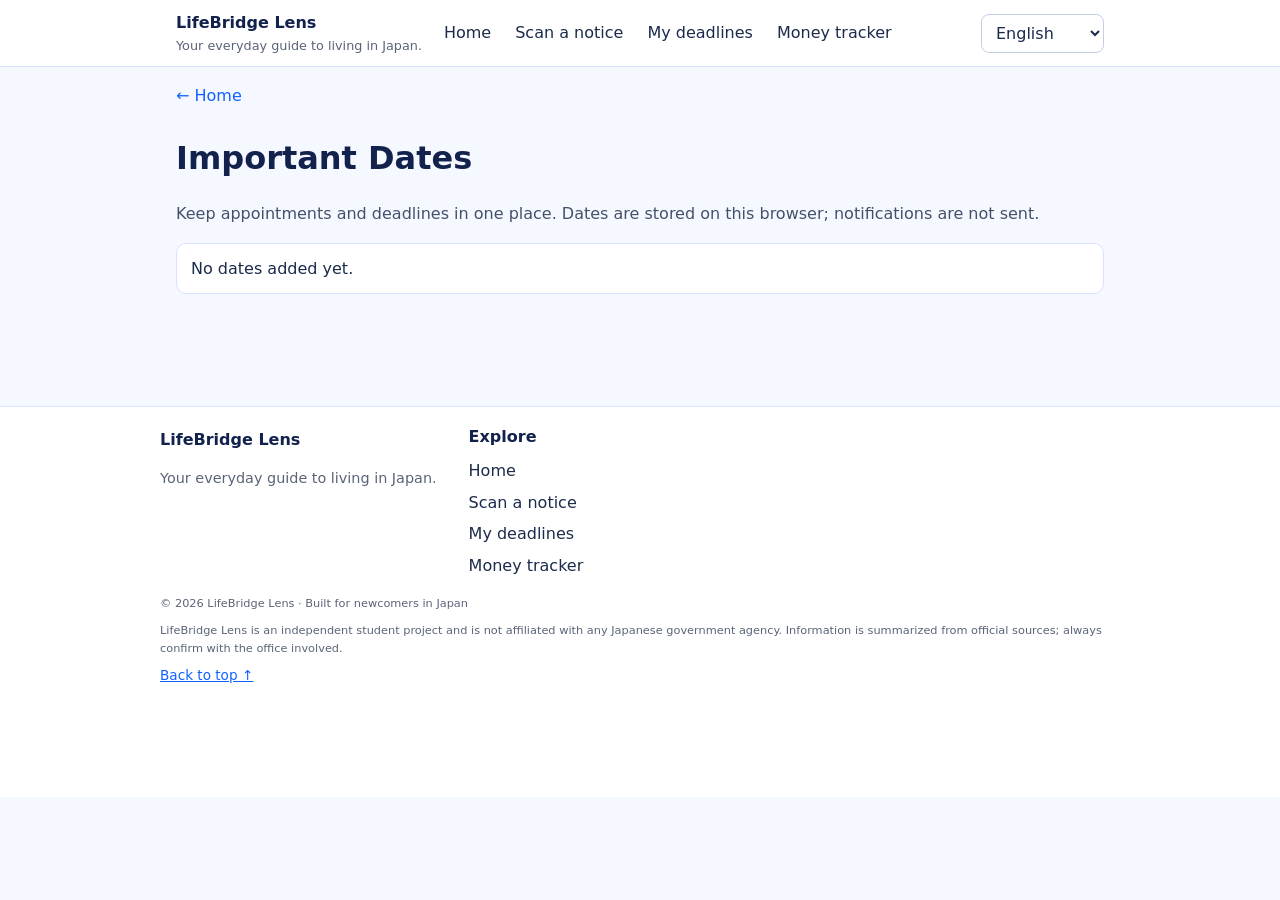
==== dates.html @ 2742202c "Add deadlines page" ====
<!DOCTYPE html>
<html lang="en">

<head>
    <meta charset="UTF-8">
    <script>
        // Apply the saved theme before first paint (avoids a light-theme flash).
        (function () {
            var theme = "light";
            try {
                var saved = localStorage.getItem("lb_theme");
                if (saved === "light" || saved === "dark") { theme = saved; }
                else if (window.matchMedia && window.matchMedia("(prefers-color-scheme: dark)").matches) { theme = "dark"; }
            } catch (e) { /* keep light */ }
            document.documentElement.setAttribute("data-theme", theme);
        })();
    </script>
    <meta name="viewport" content="width=device-width, initial-scale=1">
    <title data-i18n="dates.title">Important Dates | LifeBridge Lens</title>
    <link rel="stylesheet" href="style.css">
    <link rel="manifest" href="site.webmanifest">
    <meta name="theme-color" content="#1261ff">
</head>

<body id="top"><a class="skip-link" href="#main-content" data-i18n="doc.skip">Skip to content</a>
    <header class="site-header">
        <div class="header-cnt">
            <div class="logo">
                <div class="logo-text">
                    <span class="logo-name">LifeBridge Lens</span>
                    <span class="logo-tag" data-i18n="footer.tagline">Your everyday guide to living in Japan.</span>
                </div>
            </div>
            <nav aria-label="Main navigation" class="main-nav" data-i18n-aria-label="doc.mainNavAria">
                <a href="index.html" data-i18n="nav.home">Home</a>
                <a href="explain.html" data-i18n="lens.scan">Scan a notice</a>
                <a href="dates.html" data-i18n="lens.dates">My deadlines</a>
                <a href="tracker.html" data-i18n="lens.money">Money tracker</a>
            </nav>
            <div class="header-act">
                <select id="lang-select" class="lang-select" aria-label="Language" data-i18n-aria-label="doc.langAria">
                    <option value="en">English</option>
                    <option value="ne">नेपाली</option>
                    <option value="vi">Tiếng Việt</option>
                    <option value="my">မြန်မာ</option>
                </select>
            </div>
        </div>
    </header>
    <main id="main-content" class="content-page"><a class="saved-back" href="index.html" data-i18n="doc.back">← Home</a>
        <h1 data-i18n="journey.nav.dates">Important Dates</h1>
        <p class="page-lead" data-i18n="dates.lead">Keep appointments and deadlines in one place. Dates are stored on this browser; notifications are not sent.</p>
        <ul id="date-list" class="date-list"></ul>
    </main>
    <footer class="site-footer">
        <div class="footer-grid">
            <div class="footer-brand">
                <div class="footer-logo">
                    <span>LifeBridge Lens</span>
                </div>
                <p data-i18n="footer.tagline">Your everyday guide to living in Japan.</p>
            </div>
            <nav aria-label="Explore" class="footer-links" data-i18n-aria-label="doc.explore">
                <h3 data-i18n="doc.explore">Explore</h3>
                <a href="index.html" data-i18n="nav.home">Home</a>
                <a href="explain.html" data-i18n="lens.scan">Scan a notice</a>
                <a href="dates.html" data-i18n="lens.dates">My deadlines</a>
                <a href="tracker.html" data-i18n="lens.money">Money tracker</a>
            </nav>
        </div>
        <div class="footer-bottom">
            <small data-i18n="doc.copyright">© 2026 LifeBridge Lens · Built for newcomers in Japan</small>
            <small data-i18n="footer.disclaimer">LifeBridge Lens is an independent student project and is not affiliated with any Japanese government agency. Information is summarized from official sources; always confirm with the office involved.</small>
            <a href="#top" data-i18n="doc.backTop">Back to top ↑</a>
        </div>
    </footer>
    <script src="i18n.js" defer></script>
    <script>
        // My Deadlines: shows the "lb_dates" list saved from Lens.
        var DATES_KEY = "lb_dates";

        function t(key, fallback) {
            try {
                if (window.LBT && typeof window.LBT.t === "function") {
                    var v = window.LBT.t(key);
                    if (typeof v === "string" && v !== "" && v !== key) return v;
                }
            } catch (e) { /* fall through */ }
            return fallback;
        }

        function readDates() {
            var items = [];
            try {
                var saved = JSON.parse(window.localStorage.getItem(DATES_KEY) || "[]");
                if (Array.isArray(saved)) items = saved;
            } catch (e) { items = []; }
            return items.filter(function (d) {
                return d && typeof d.id === "string" && typeof d.title === "string" &&
                    /^\d{4}-\d{2}-\d{2}$/.test(d.date);
            });
        }

        function showDates() {
            var list = document.getElementById("date-list");
            list.replaceChildren();
            var items = readDates().sort(function (a, b) {
                return a.date < b.date ? -1 : 1;
            });
            if (items.length === 0) {
                var empty = document.createElement("li");
                empty.textContent = t("app.noDates", "No dates added yet.");
                list.appendChild(empty);
                return;
            }
            items.forEach(function (item) {
                var row = document.createElement("li");
                var text = document.createElement("span");
                text.textContent = item.date + " · " + item.title;
                var remove = document.createElement("button");
                remove.type = "button";
                remove.className = "btn";
                remove.textContent = t("app.remove", "Remove");
                remove.setAttribute("aria-label", t("app.removeDate", "Remove {t}").replace("{t}", item.title));
                remove.addEventListener("click", function () {
                    var kept = readDates().filter(function (d) { return d.id !== item.id; });
                    try {
                        window.localStorage.setItem(DATES_KEY, JSON.stringify(kept));
                    } catch (e) { /* storage blocked: keep showing the list */ }
                    showDates();
                });
                row.appendChild(text);
                row.appendChild(remove);
                list.appendChild(row);
            });
        }

        showDates();
        document.addEventListener("lb:lang", showDates);
    </script>
</body>

</html>
---- style.css ----
/* LifeBridge Lens stylesheet, written for these pages only.
 * Mobile first: base styles fit a phone, the media query at the
 * end widens things on bigger screens.
 */

/* --- Base --- */
* {
    box-sizing: border-box;
}

body {
    margin: 0;
    font-family: system-ui, -apple-system, "Segoe UI", sans-serif;
    line-height: 1.6;
    color: #1c2b4a;
    background-color: #f5f9ff;
}

h1, h2, h3 {
    line-height: 1.3;
    color: #12224d;
}

img {
    max-width: 100%;
}

/* Skip link: hidden until keyboard users tab to it. */
.skip-link {
    position: absolute;
    left: 8px;
    top: -48px;
    padding: 8px 12px;
    background: #ffffff;
    color: #1261ff;
    border: 1px solid #1261ff;
    border-radius: 8px;
    z-index: 60;
}

.skip-link:focus {
    top: 8px;
}

.visually-hidden {
    position: absolute;
    width: 1px;
    height: 1px;
    overflow: hidden;
    clip: rect(0 0 0 0);
    white-space: nowrap;
}

/* --- Header --- */
.site-header {
    background: #ffffff;
    border-bottom: 1px solid #d7e3ff;
}

.header-cnt {
    max-width: 960px;
    margin: 0 auto;
    padding: 10px 16px;
    display: flex;
    align-items: center;
    gap: 12px;
    flex-wrap: wrap;
}

.logo-text {
    display: flex;
    flex-direction: column;
}

.logo-name {
    font-weight: 700;
    color: #12224d;
}

.logo-tag {
    font-size: 0.8rem;
    color: #5a6478;
}

/* Phone: the menu hides behind a Menu button (added by i18n.js). */
.menu-btn {
    margin-left: auto;
    padding: 8px 12px;
    border: 1px solid #1261ff;
    border-radius: 8px;
    background: #ffffff;
    color: #1261ff;
    font: inherit;
    cursor: pointer;
}

.main-nav {
    display: none;
    width: 100%;
    flex-direction: column;
    gap: 4px;
}

.main-nav.open {
    display: flex;
}

.main-nav a {
    padding: 8px 10px;
    border-radius: 8px;
    color: #1c2b4a;
    text-decoration: none;
}

.main-nav a.active {
    background: #e3edff;
    font-weight: 700;
}

.header-act {
    margin-left: auto;
}

.menu-btn + .main-nav + .header-act {
    margin-left: 0;
}

.lang-select {
    padding: 8px 10px;
    border: 1px solid #c3cee6;
    border-radius: 8px;
    font: inherit;
    background: #ffffff;
}

/* --- Page content --- */
.content-page {
    max-width: 960px;
    margin: 0 auto;
    padding: 16px 16px 96px;
}

.page-lead {
    color: #44506b;
}

.saved-back {
    display: inline-block;
    margin-bottom: 8px;
    color: #1261ff;
    text-decoration: none;
}

.detail-card {
    background: #ffffff;
    border: 1px solid #d7e3ff;
    border-radius: 12px;
    padding: 16px;
    margin: 16px 0;
}

.form-actions {
    margin-top: 12px;
}

/* Sunken note under the photo upload box. */
.upload-privacy {
    font-size: 0.85rem;
    color: #5a6478;
}

/* --- Buttons --- */
.btn {
    display: inline-block;
    padding: 10px 16px;
    border: 1px solid #1261ff;
    border-radius: 8px;
    background: #ffffff;
    color: #1261ff;
    font-size: 1rem;
    font-weight: 600;
    text-align: center;
    text-decoration: none;
    cursor: pointer;
}

.btn-prim {
    background: #1261ff;
    color: #ffffff;
}

.btn-prim:hover {
    background: #0b4fd0;
}

/* Small suggestion chips under question boxes and in chat. */
.chip {
    padding: 8px 12px;
    border: 1px solid #c3cee6;
    border-radius: 999px;
    background: #ffffff;
    color: #1c2b4a;
    font: inherit;
    font-size: 0.9rem;
    cursor: pointer;
}

.chip:disabled {
    opacity: 0.55;
    cursor: default;
}

/* --- Forms --- */
label {
    font-weight: 600;
}

input, select, textarea {
    font: inherit;
    padding: 10px;
    border: 1px solid #c3cee6;
    border-radius: 8px;
    background: #ffffff;
    color: #1c2b4a;
    max-width: 100%;
}

/* --- Landing page big buttons --- */
.lens-actions {
    display: flex;
    flex-direction: column;
    gap: 12px;
    margin-top: 20px;
}

.lens-actions .btn {
    padding: 16px 20px;
    font-size: 1.1rem;
}

/* --- Deadlines list --- */
.date-list {
    list-style: none;
    margin: 16px 0;
    padding: 0;
    display: flex;
    flex-direction: column;
    gap: 10px;
}

.date-list li {
    display: flex;
    align-items: center;
    justify-content: space-between;
    gap: 12px;
    background: #ffffff;
    border: 1px solid #d7e3ff;
    border-radius: 10px;
    padding: 12px 14px;
}

/* --- Money tracker rows (boxes live in tracker.html) --- */
.entry-date {
    color: #5a6478;
    font-size: 0.85rem;
}

.entry-note {
    color: #44506b;
}

.entry-goal {
    font-size: 0.85rem;
    color: #1261ff;
}

/* --- Footer --- */
.site-footer {
    background: #ffffff;
    border-top: 1px solid #d7e3ff;
    padding: 20px 16px 110px;
}

.footer-grid {
    max-width: 960px;
    margin: 0 auto;
    display: flex;
    flex-direction: column;
    gap: 16px;
}

.footer-logo {
    font-weight: 700;
    color: #12224d;
}

.footer-brand p {
    color: #5a6478;
    font-size: 0.9rem;
}

.footer-links {
    display: flex;
    flex-direction: column;
    gap: 6px;
}

.footer-links h3 {
    margin: 0 0 4px;
    font-size: 1rem;
}

.footer-links a {
    color: #1c2b4a;
    text-decoration: none;
}

.footer-bottom {
    max-width: 960px;
    margin: 16px auto 0;
    display: flex;
    flex-direction: column;
    gap: 8px;
    color: #5a6478;
    font-size: 0.85rem;
}

.footer-bottom a {
    color: #1261ff;
}

/* --- Bottom navigation (added on every page by i18n.js) --- */
.bottom-nav {
    position: fixed;
    left: 0;
    right: 0;
    bottom: 0;
    display: flex;
    background: #ffffff;
    border-top: 1px solid #d7e3ff;
    z-index: 40;
}

.bottom-nav a {
    flex: 1;
    padding: 10px 4px 12px;
    text-align: center;
    font-size: 0.8rem;
    color: #44506b;
    text-decoration: none;
}

.bottom-nav a[aria-current="page"] {
    color: #1261ff;
    font-weight: 700;
}

.bottom-nav a.bottom-nav-main {
    color: #ffffff;
    background: #1261ff;
    font-weight: 700;
}

/* --- Offline banner (added by i18n.js, hidden while online) --- */
.net-banner {
    padding: 8px 16px;
    background: #fff4d6;
    border-bottom: 1px solid #e8c95a;
    color: #5a4a12;
    font-size: 0.9rem;
    text-align: center;
}

/* --- Chatbot (UI built by chatbot.js) --- */
.chat-fab {
    position: fixed;
    right: 16px;
    bottom: 76px;
    width: 56px;
    height: 56px;
    border: none;
    border-radius: 50%;
    background: #1261ff;
    color: #ffffff;
    cursor: pointer;
    z-index: 45;
}

.chat-backdrop {
    position: fixed;
    inset: 0;
    background: rgba(18, 34, 77, 0.45);
    z-index: 46;
}

.chat-panel {
    position: fixed;
    left: 12px;
    right: 12px;
    bottom: 12px;
    max-height: 75vh;
    display: flex;
    flex-direction: column;
    background: #ffffff;
    border: 1px solid #d7e3ff;
    border-radius: 12px;
    z-index: 47;
    overflow: hidden;
}

.chat-head {
    display: flex;
    align-items: center;
    gap: 10px;
    padding: 10px 12px;
    background: #1261ff;
    color: #ffffff;
}

.chat-avatar {
    width: 32px;
    height: 32px;
    line-height: 32px;
    text-align: center;
    border-radius: 50%;
    background: #ffffff;
    color: #1261ff;
    font-weight: 700;
}

.chat-head-text {
    display: flex;
    flex-direction: column;
}

.chat-status {
    font-size: 0.8rem;
    opacity: 0.9;
}

.chat-close {
    margin-left: auto;
    border: none;
    background: transparent;
    color: #ffffff;
    font-size: 1.2rem;
    cursor: pointer;
}

.chat-msgs {
    padding: 12px;
    overflow-y: auto;
    overscroll-behavior: contain;
    display: flex;
    flex-direction: column;
    gap: 8px;
}

.chat-msg-user {
    align-self: flex-end;
    max-width: 85%;
    padding: 8px 12px;
    border-radius: 12px 12px 4px 12px;
    background: #1261ff;
    color: #ffffff;
}

.chat-msg-bot {
    align-self: flex-start;
    max-width: 85%;
    padding: 8px 12px;
    border-radius: 12px 12px 12px 4px;
    background: #eef3ff;
    color: #1c2b4a;
}

.chat-time {
    font-size: 0.75rem;
    color: #5a6478;
}

.chat-time.user {
    align-self: flex-end;
}

.chat-time.bot {
    align-self: flex-start;
}

.chat-links {
    display: flex;
    flex-wrap: wrap;
    gap: 8px;
}

.chat-link {
    color: #1261ff;
}

.chat-chips {
    display: flex;
    flex-wrap: wrap;
    gap: 8px;
    padding: 0 12px 8px;
}

.chat-form {
    display: flex;
    gap: 8px;
    padding: 8px 12px 12px;
}

.chat-form input {
    flex: 1;
}

/* Lock the page behind an open chat panel. */
html.chat-open body {
    position: fixed;
    width: 100%;
}

/* --- Dark theme --- */
html[data-theme="dark"] body {
    color: #e6ecf7;
    background-color: #0e1830;
}

html[data-theme="dark"] h1,
html[data-theme="dark"] h2,
html[data-theme="dark"] h3 {
    color: #ffffff;
}

html[data-theme="dark"] .site-header,
html[data-theme="dark"] .site-footer,
html[data-theme="dark"] .detail-card,
html[data-theme="dark"] .date-list li,
html[data-theme="dark"] .chat-panel {
    background: #16244a;
    border-color: #26355c;
}

html[data-theme="dark"] .logo-name,
html[data-theme="dark"] .footer-logo,
html[data-theme="dark"] .footer-links a,
html[data-theme="dark"] .main-nav a {
    color: #e6ecf7;
}

html[data-theme="dark"] .logo-tag,
html[data-theme="dark"] .page-lead,
html[data-theme="dark"] .footer-brand p,
html[data-theme="dark"] .footer-bottom,
html[data-theme="dark"] .entry-date,
html[data-theme="dark"] .entry-note,
html[data-theme="dark"] .upload-privacy,
html[data-theme="dark"] .chat-time {
    color: #c3cede;
}

html[data-theme="dark"] .main-nav a.active {
    background: #26355c;
}

html[data-theme="dark"] .btn,
html[data-theme="dark"] .chip,
html[data-theme="dark"] .menu-btn {
    background: transparent;
    border-color: #9dbcff;
    color: #9dbcff;
}

html[data-theme="dark"] .btn-prim {
    background: #1261ff;
    border-color: #1261ff;
    color: #ffffff;
}

html[data-theme="dark"] input,
html[data-theme="dark"] select,
html[data-theme="dark"] textarea,
html[data-theme="dark"] .lang-select {
    background-color: #101d3d;
    border-color: #33456e;
    color: #e6ecf7;
}

html[data-theme="dark"] .chat-msg-bot {
    background: #26355c;
    color: #e6ecf7;
}

html[data-theme="dark"] .chat-link,
html[data-theme="dark"] .footer-bottom a,
html[data-theme="dark"] .saved-back,
html[data-theme="dark"] .entry-goal {
    color: #9dbcff;
}

html[data-theme="dark"] .net-banner {
    background: #3a2f10;
    border-color: #8a6f1f;
    color: #f0dfa8;
}

html[data-theme="dark"] .bottom-nav {
    background: #16244a;
    border-color: #26355c;
}

html[data-theme="dark"] .bottom-nav a {
    color: #c3cede;
}

html[data-theme="dark"] .bottom-nav a[aria-current="page"] {
    color: #9dbcff;
}

html[data-theme="dark"] .bottom-nav a.bottom-nav-main {
    color: #ffffff;
    background: #1261ff;
}

/* Tracker summary tiles live in tracker.html; their dark
 * colors live here so one file owns the whole dark theme. */
html[data-theme="dark"] .summary-box {
    background: #16244a;
    border-color: #26355c;
}

html[data-theme="dark"] .summary-box span {
    color: #c3cede;
}

html[data-theme="dark"] .summary-box strong {
    color: #ffffff;
}

/* --- Wider screens --- */
@media (min-width: 720px) {
    .menu-btn {
        display: none;
    }

    .main-nav {
        display: flex;
        width: auto;
        flex-direction: row;
        align-items: center;
        gap: 4px;
    }

    .header-act {
        margin-left: auto;
    }

    .footer-grid {
        flex-direction: row;
        gap: 32px;
    }

    .lens-actions {
        flex-direction: row;
    }

    .lens-actions .btn {
        flex: 1;
    }

    .chat-panel {
        left: auto;
        right: 16px;
        bottom: 76px;
        width: 380px;
    }
}
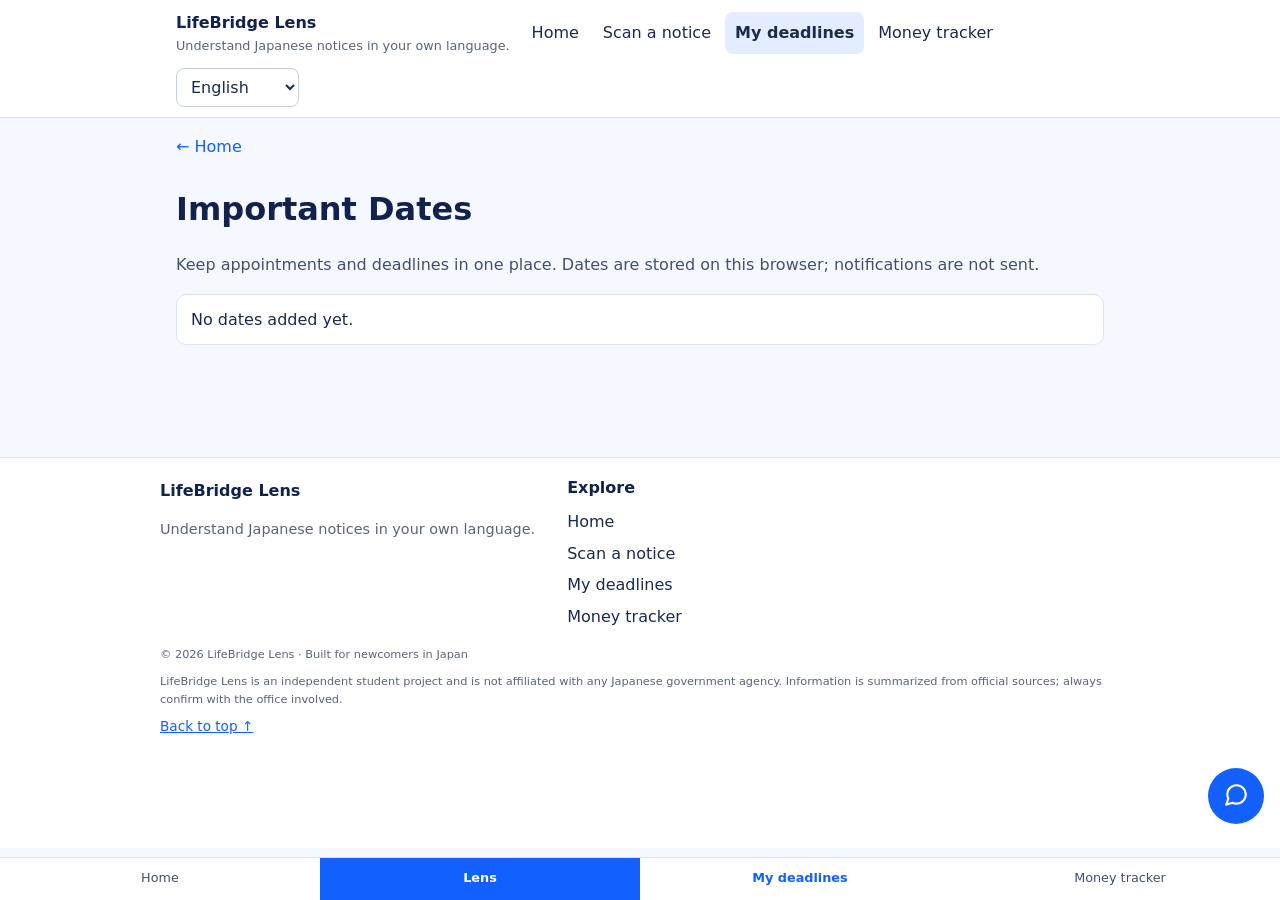
==== commit 80dd3609: "Fix chat panel, README conflict, dark mode, icons and tagline" ====
--- a/dates.html
+++ b/dates.html
@@ -28,7 +28,7 @@
             <div class="logo">
                 <div class="logo-text">
                     <span class="logo-name">LifeBridge Lens</span>
-                    <span class="logo-tag" data-i18n="footer.tagline">Your everyday guide to living in Japan.</span>
+                    <span class="logo-tag" data-i18n="footer.tagline">Understand Japanese notices in your own language.</span>
                 </div>
             </div>
             <nav aria-label="Main navigation" class="main-nav" data-i18n-aria-label="doc.mainNavAria">
@@ -58,7 +58,7 @@
                 <div class="footer-logo">
                     <span>LifeBridge Lens</span>
                 </div>
-                <p data-i18n="footer.tagline">Your everyday guide to living in Japan.</p>
+                <p data-i18n="footer.tagline">Understand Japanese notices in your own language.</p>
             </div>
             <nav aria-label="Explore" class="footer-links" data-i18n-aria-label="doc.explore">
                 <h3 data-i18n="doc.explore">Explore</h3>
--- a/style.css
+++ b/style.css
@@ -637,6 +637,57 @@
     color: #ffffff;
 }
 
+/* Lens page sections live in explain.html; their dark
+ * colors live here so one file owns the whole dark theme. */
+html[data-theme="dark"] .page-hero {
+    background: #16244a;
+    border-color: #26355c;
+}
+
+html[data-theme="dark"] .eyebrow {
+    background: #26355c;
+    border-color: #33456e;
+    color: #e6ecf7;
+}
+
+html[data-theme="dark"] .card {
+    background: #16244a;
+    border-color: #26355c;
+}
+
+html[data-theme="dark"] .upload-area {
+    background: #101d3d;
+    border-color: #33456e;
+}
+
+html[data-theme="dark"] #language {
+    background-color: #101d3d;
+    border-color: #33456e;
+    color: #e6ecf7;
+}
+
+html[data-theme="dark"] .result-card {
+    background: #26355c;
+    border-color: #33456e;
+}
+
+html[data-theme="dark"] .result-card p {
+    color: #c3cede;
+}
+
+html[data-theme="dark"] .chip {
+    background: transparent;
+    border-color: #9dbcff;
+    color: #9dbcff;
+}
+
+html[data-theme="dark"] #sample-btn,
+html[data-theme="dark"] #view-dates-btn {
+    background: transparent;
+    border-color: #9dbcff;
+    color: #9dbcff;
+}
+
 /* --- Wider screens --- */
 @media (min-width: 720px) {
     .menu-btn {
@@ -675,3 +726,9 @@
         width: 380px;
     }
 }
+
+/* Hidden chat must stay hidden: without this rule, the panel's
+ * `display: flex` beats the browser's built-in [hidden] rule. */
+.chat-panel[hidden], .chat-backdrop[hidden] {
+    display: none;
+}
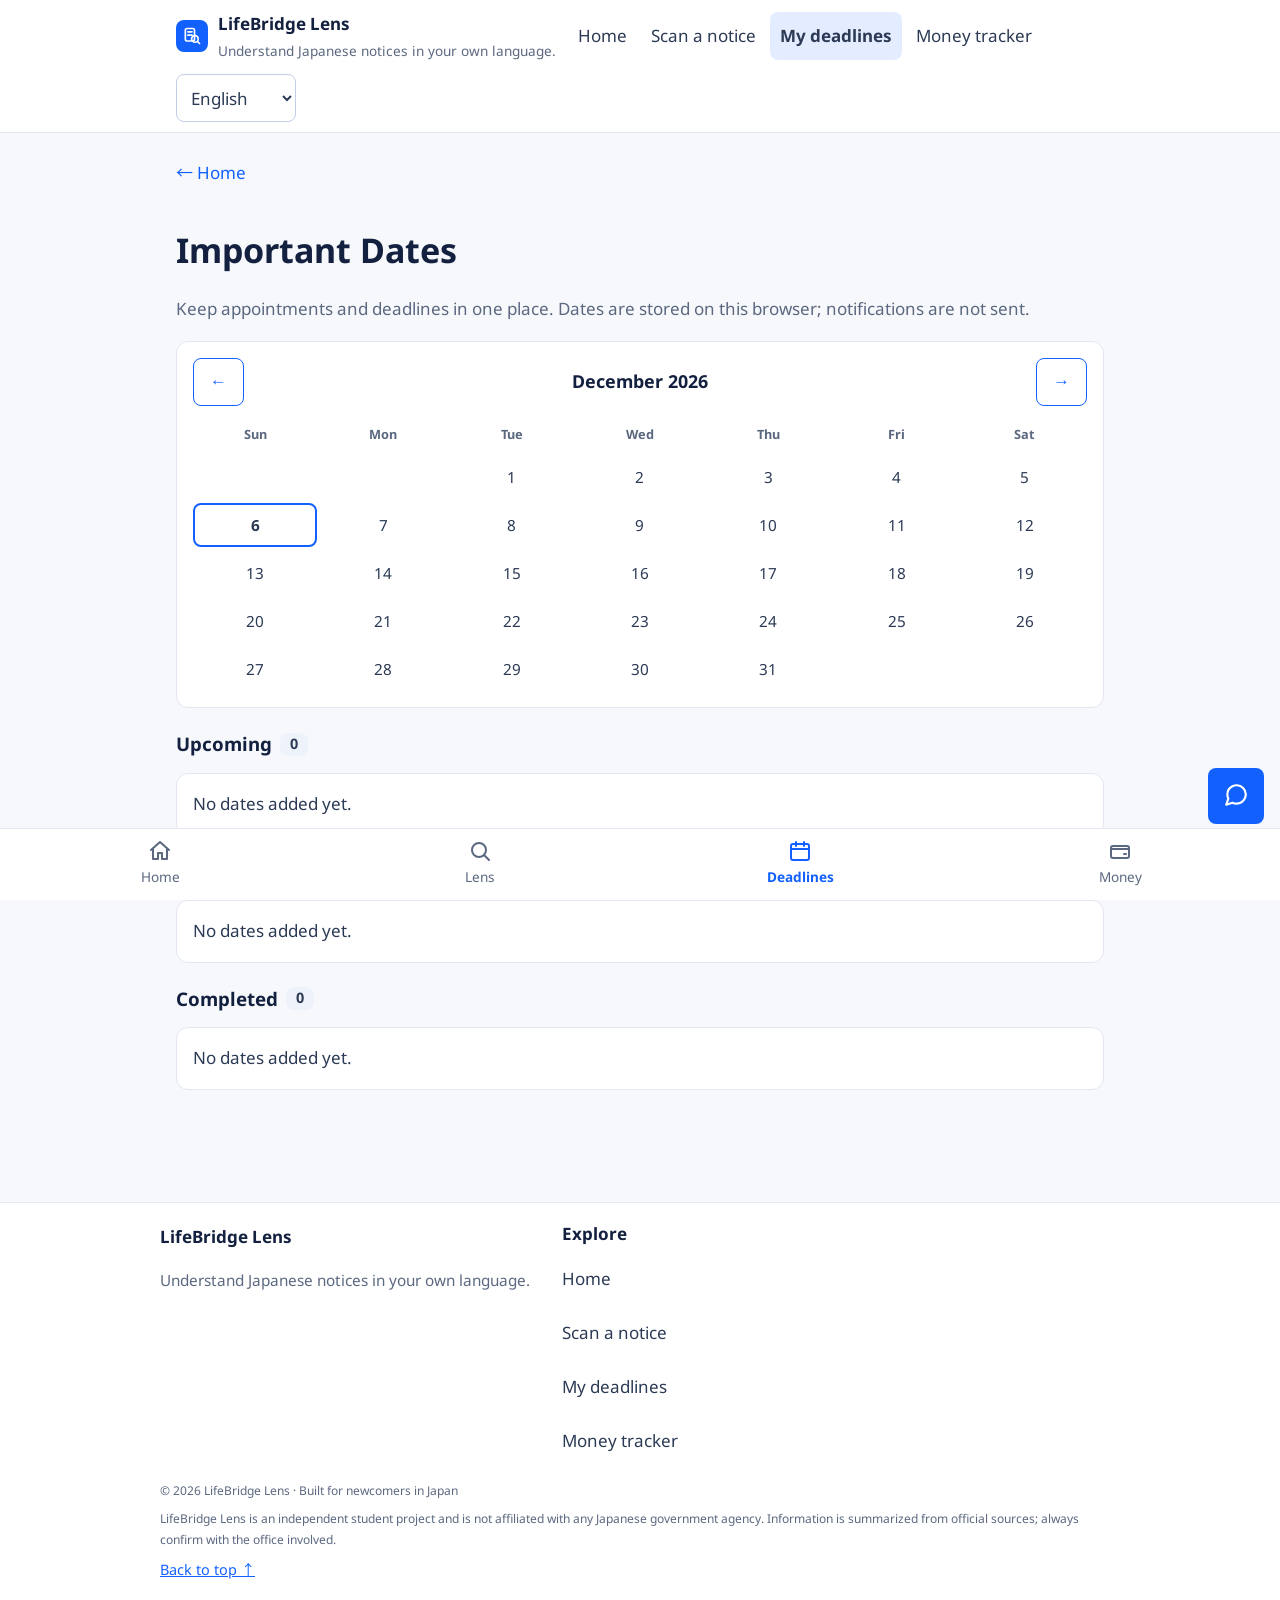
==== commit fe895155: "Redesign to match mockup, add amount, staff card and calendar" ====
--- a/dates.html
+++ b/dates.html
@@ -17,6 +17,9 @@
     </script>
     <meta name="viewport" content="width=device-width, initial-scale=1">
     <title data-i18n="dates.title">Important Dates | LifeBridge Lens</title>
+    <link rel="preconnect" href="https://fonts.googleapis.com">
+    <link rel="preconnect" href="https://fonts.gstatic.com" crossorigin>
+    <link href="https://fonts.googleapis.com/css2?family=Noto+Sans:wght@400;600;700&family=Noto+Sans+Devanagari:wght@400;600;700&family=Noto+Sans+JP:wght@400;600;700&family=Noto+Sans+Myanmar:wght@400;600;700&display=swap" rel="stylesheet">
     <link rel="stylesheet" href="style.css">
     <link rel="manifest" href="site.webmanifest">
     <meta name="theme-color" content="#1261ff">
@@ -26,6 +29,7 @@
     <header class="site-header">
         <div class="header-cnt">
             <div class="logo">
+                <span class="logo-mark" aria-hidden="true"><svg viewBox="0 0 24 24" fill="none" stroke="currentColor" stroke-width="2" stroke-linecap="round" stroke-linejoin="round"><rect x="4" y="3" width="11" height="15" rx="2"/><path d="M7 7h5M7 11h5"/><circle cx="15.5" cy="15.5" r="4"/><path d="M18.5 18.5L21 21"/></svg></span>
                 <div class="logo-text">
                     <span class="logo-name">LifeBridge Lens</span>
                     <span class="logo-tag" data-i18n="footer.tagline">Understand Japanese notices in your own language.</span>
@@ -50,7 +54,27 @@
     <main id="main-content" class="content-page"><a class="saved-back" href="index.html" data-i18n="doc.back">← Home</a>
         <h1 data-i18n="journey.nav.dates">Important Dates</h1>
         <p class="page-lead" data-i18n="dates.lead">Keep appointments and deadlines in one place. Dates are stored on this browser; notifications are not sent.</p>
-        <ul id="date-list" class="date-list"></ul>
+        <section class="cal" aria-labelledby="cal-title">
+            <h2 class="visually-hidden" id="cal-title" data-i18n="dates.calendarTitle">Calendar</h2>
+            <div class="cal-nav">
+                <button type="button" class="btn" id="cal-prev" data-i18n-aria-label="dates.prevMonth" aria-label="Previous month">←</button>
+                <p class="cal-title" id="cal-label"></p>
+                <button type="button" class="btn" id="cal-next" data-i18n-aria-label="dates.nextMonth" aria-label="Next month">→</button>
+            </div>
+            <div class="cal-grid" id="cal-grid" role="grid"></div>
+        </section>
+        <section aria-labelledby="upcoming-h">
+            <h2 class="dates-group-title" id="upcoming-h"><span data-i18n="dates.upcoming">Upcoming</span> <span class="dates-count" id="count-upcoming">0</span></h2>
+            <ul id="date-upcoming" class="date-list"></ul>
+        </section>
+        <section aria-labelledby="past-h">
+            <h2 class="dates-group-title" id="past-h"><span data-i18n="dates.past">Past</span> <span class="dates-count" id="count-past">0</span></h2>
+            <ul id="date-past" class="date-list"></ul>
+        </section>
+        <section aria-labelledby="done-h">
+            <h2 class="dates-group-title" id="done-h"><span data-i18n="dates.completed">Completed</span> <span class="dates-count" id="count-done">0</span></h2>
+            <ul id="date-done" class="date-list"></ul>
+        </section>
     </main>
     <footer class="site-footer">
         <div class="footer-grid">
@@ -98,15 +122,145 @@
             return items.filter(function (d) {
                 return d && typeof d.id === "string" && typeof d.title === "string" &&
                     /^\d{4}-\d{2}-\d{2}$/.test(d.date);
-            });
-        }
-
-        function showDates() {
-            var list = document.getElementById("date-list");
+            }).map(function (d) {
+                // Older saves have no amount or done flag.
+                return {
+                    id: d.id, title: d.title, date: d.date,
+                    amount: typeof d.amount === "string" ? d.amount : "",
+                    done: d.done === true
+                };
+            });
+        }
+
+        function writeDates(items) {
+            try {
+                window.localStorage.setItem(DATES_KEY, JSON.stringify(items));
+            } catch (e) { /* storage blocked: keep showing the list */ }
+        }
+
+        // Whole days from today until a YYYY-MM-DD date. Negative = passed.
+        function daysUntil(dateStr) {
+            var parts = String(dateStr || "").split("-");
+            var day = Date.UTC(+parts[0], +parts[1] - 1, +parts[2]);
+            var now = new Date();
+            var today = Date.UTC(now.getFullYear(), now.getMonth(), now.getDate());
+            return Math.round((day - today) / 86400000);
+        }
+
+        // Amber normally, red when 7 days or less, grey when passed.
+        function dueClass(dateStr) {
+            var n = daysUntil(dateStr);
+            if (n < 0) return "due due-passed";
+            if (n <= 7) return "due due-soon";
+            return "due";
+        }
+
+        // Countdown words for a card. Red only within 7 days.
+        function countdownText(n) {
+            if (n < 0) return t("explain.deadlinePassed", "Deadline passed");
+            if (n === 0) return t("dates.today", "Today");
+            if (n === 1) return t("explain.dayLeft", "1 day left");
+            return t("explain.daysLeft", "{n} days left").replace("{n}", String(n));
+        }
+
+        function countdownClass(n) {
+            if (n >= 0 && n <= 7) return "deadline-count soon";
+            return "deadline-count";
+        }
+
+        // Escape text for the .ics file (commas, semicolons, newlines).
+        function icsText(value) {
+            return String(value || "").replace(/\\/g, "\\\\").replace(/;/g, "\\;").replace(/,/g, "\\,").replace(/\r?\n/g, "\\n");
+        }
+
+        // UTC stamp like 20270115T093000Z for the .ics file.
+        function icsStamp(when) {
+            function p(n) { return (n < 10 ? "0" : "") + n; }
+            return when.getUTCFullYear() + p(when.getUTCMonth() + 1) + p(when.getUTCDate()) + "T" + p(when.getUTCHours()) + p(when.getUTCMinutes()) + p(when.getUTCSeconds()) + "Z";
+        }
+
+        // Download an all-day calendar event with a 3-day reminder.
+        function downloadIcs(title, dateStr) {
+            var stamp = dateStr.replace(/-/g, "");
+            var lines = ["BEGIN:VCALENDAR", "VERSION:2.0", "PRODID:-//LifeBridge Lens//Deadlines//EN", "BEGIN:VEVENT", "UID:" + Date.now() + "@lifebridge-lens", "DTSTAMP:" + icsStamp(new Date()), "DTSTART;VALUE=DATE:" + stamp, "SUMMARY:" + icsText(title), "BEGIN:VALARM", "TRIGGER:-P3D", "ACTION:DISPLAY", "DESCRIPTION:" + icsText(title), "END:VALARM", "END:VEVENT", "END:VCALENDAR"];
+            var blob = new Blob([lines.join("\r\n")], { type: "text/calendar" });
+            var link = document.createElement("a");
+            link.href = URL.createObjectURL(blob);
+            link.download = "deadline-" + stamp + ".ics";
+            document.body.appendChild(link);
+            link.click();
+            setTimeout(function () { URL.revokeObjectURL(link.href); link.remove(); }, 1000);
+        }
+
+        // One deadline card: title, date chip, countdown, amount, buttons.
+        function buildCard(item) {
+            var row = document.createElement("li");
+            var title = document.createElement("p");
+            title.className = "deadline-title";
+            title.textContent = item.title;
+            row.appendChild(title);
+            var meta = document.createElement("div");
+            meta.className = "deadline-meta";
+            var chip = document.createElement("span");
+            chip.className = dueClass(item.date);
+            chip.textContent = item.date;
+            meta.appendChild(chip);
+            var n = daysUntil(item.date);
+            var count = document.createElement("span");
+            count.className = countdownClass(n);
+            count.textContent = countdownText(n);
+            meta.appendChild(count);
+            row.appendChild(meta);
+            if (item.amount) {
+                var amount = document.createElement("p");
+                amount.className = "deadline-amount";
+                amount.textContent = item.amount;
+                row.appendChild(amount);
+            }
+            var btns = document.createElement("div");
+            btns.className = "row-btns";
+            var cal = document.createElement("button");
+            cal.type = "button";
+            cal.className = "btn";
+            cal.textContent = t("explain.addToCal", "Add to calendar");
+            cal.addEventListener("click", function () {
+                downloadIcs(item.title, item.date);
+            });
+            btns.appendChild(cal);
+            var doneBtn = document.createElement("button");
+            doneBtn.type = "button";
+            doneBtn.className = "btn";
+            doneBtn.textContent = item.done
+                ? t("dates.reopen", "Reopen")
+                : t("dates.markDone", "Mark done");
+            doneBtn.addEventListener("click", function () {
+                var items = readDates();
+                items.forEach(function (d) {
+                    if (d.id === item.id) d.done = !item.done;
+                });
+                writeDates(items);
+                showDates();
+            });
+            btns.appendChild(doneBtn);
+            var remove = document.createElement("button");
+            remove.type = "button";
+            remove.className = "btn";
+            remove.textContent = t("app.remove", "Remove");
+            remove.setAttribute("aria-label", t("app.removeDate", "Remove {t}").replace("{t}", item.title));
+            remove.addEventListener("click", function () {
+                var kept = readDates().filter(function (d) { return d.id !== item.id; });
+                writeDates(kept);
+                showDates();
+            });
+            btns.appendChild(remove);
+            row.appendChild(btns);
+            return row;
+        }
+
+        function showGroup(listId, countId, items) {
+            var list = document.getElementById(listId);
             list.replaceChildren();
-            var items = readDates().sort(function (a, b) {
-                return a.date < b.date ? -1 : 1;
-            });
+            document.getElementById(countId).textContent = String(items.length);
             if (items.length === 0) {
                 var empty = document.createElement("li");
                 empty.textContent = t("app.noDates", "No dates added yet.");
@@ -114,26 +268,115 @@
                 return;
             }
             items.forEach(function (item) {
-                var row = document.createElement("li");
-                var text = document.createElement("span");
-                text.textContent = item.date + " · " + item.title;
-                var remove = document.createElement("button");
-                remove.type = "button";
-                remove.className = "btn";
-                remove.textContent = t("app.remove", "Remove");
-                remove.setAttribute("aria-label", t("app.removeDate", "Remove {t}").replace("{t}", item.title));
-                remove.addEventListener("click", function () {
-                    var kept = readDates().filter(function (d) { return d.id !== item.id; });
-                    try {
-                        window.localStorage.setItem(DATES_KEY, JSON.stringify(kept));
-                    } catch (e) { /* storage blocked: keep showing the list */ }
-                    showDates();
-                });
-                row.appendChild(text);
-                row.appendChild(remove);
-                list.appendChild(row);
-            });
-        }
+                list.appendChild(buildCard(item));
+            });
+        }
+
+        // Month calendar state. Starts on the current month.
+        var calShown = new Date();
+        calShown.setDate(1);
+
+        function calLocale() {
+            var lang = "en";
+            try {
+                if (window.LBT && typeof window.LBT.lang === "function") lang = window.LBT.lang();
+            } catch (e) { /* keep English */ }
+            if (lang === "ne" || lang === "vi" || lang === "my") return lang;
+            return "en";
+        }
+
+        function showCalendar(items) {
+            var grid = document.getElementById("cal-grid");
+            grid.replaceChildren();
+            var label = "";
+            try {
+                label = calShown.toLocaleString(calLocale(), { month: "long", year: "numeric" });
+            } catch (e) {
+                label = (calShown.getMonth() + 1) + "/" + calShown.getFullYear();
+            }
+            document.getElementById("cal-label").textContent = label;
+            var dowNames = [];
+            try {
+                for (var d = 0; d < 7; d++) {
+                    // 2026-02-01 was a Sunday, so this lists Sun..Sat.
+                    dowNames.push(new Date(2026, 1, 1 + d).toLocaleString(calLocale(), { weekday: "short" }));
+                }
+            } catch (e) { dowNames = ["S", "M", "T", "W", "T", "F", "S"]; }
+            dowNames.forEach(function (name) {
+                var head = document.createElement("span");
+                head.className = "cal-dow";
+                head.textContent = name;
+                grid.appendChild(head);
+            });
+            var year = calShown.getFullYear();
+            var month = calShown.getMonth();
+            var firstDow = new Date(year, month, 1).getDay();
+            var daysInMonth = new Date(year, month + 1, 0).getDate();
+            var today = new Date();
+            var todayStr = today.getFullYear() + "-" +
+                ("0" + (today.getMonth() + 1)).slice(-2) + "-" +
+                ("0" + today.getDate()).slice(-2);
+            var byDate = {};
+            items.forEach(function (item) {
+                if (!byDate[item.date]) byDate[item.date] = [];
+                byDate[item.date].push(item);
+            });
+            var i;
+            for (i = 0; i < firstDow; i++) {
+                var blank = document.createElement("span");
+                blank.className = "cal-day blank";
+                blank.textContent = "";
+                grid.appendChild(blank);
+            }
+            for (i = 1; i <= daysInMonth; i++) {
+                var key = year + "-" + ("0" + (month + 1)).slice(-2) + "-" + ("0" + i).slice(-2);
+                var cell = document.createElement("span");
+                cell.className = "cal-day";
+                cell.textContent = String(i);
+                if (key === todayStr) cell.className += " today";
+                var dayItems = byDate[key] || [];
+                if (dayItems.length > 0) {
+                    var open = dayItems.filter(function (d) { return !d.done; });
+                    if (open.length === 0) {
+                        cell.className += " done-mark";
+                    } else {
+                        cell.className += " has";
+                        var urgent = open.some(function (d) {
+                            var n = daysUntil(d.date);
+                            return n >= 0 && n <= 7;
+                        });
+                        if (urgent) cell.className += " soon";
+                    }
+                    cell.title = dayItems.map(function (d) { return d.title; }).join(", ");
+                }
+                grid.appendChild(cell);
+            }
+        }
+
+        function showDates() {
+            var items = readDates().sort(function (a, b) {
+                return a.date < b.date ? -1 : 1;
+            });
+            showGroup("date-upcoming", "count-upcoming", items.filter(function (d) {
+                return !d.done && daysUntil(d.date) >= 0;
+            }));
+            showGroup("date-past", "count-past", items.filter(function (d) {
+                return !d.done && daysUntil(d.date) < 0;
+            }));
+            showGroup("date-done", "count-done", items.filter(function (d) {
+                return d.done;
+            }));
+            showCalendar(items);
+        }
+
+        document.getElementById("cal-prev").addEventListener("click", function () {
+            calShown = new Date(calShown.getFullYear(), calShown.getMonth() - 1, 1);
+            showCalendar(readDates());
+        });
+        document.getElementById("cal-next").addEventListener("click", function () {
+            calShown = new Date(calShown.getFullYear(), calShown.getMonth() + 1, 1);
+            showCalendar(readDates());
+        });
 
         showDates();
         document.addEventListener("lb:lang", showDates);
--- a/style.css
+++ b/style.css
@@ -8,17 +8,21 @@
     box-sizing: border-box;
 }
 
+html {
+    font-size: 17px;
+}
+
 body {
     margin: 0;
-    font-family: system-ui, -apple-system, "Segoe UI", sans-serif;
-    line-height: 1.6;
-    color: #1c2b4a;
-    background-color: #f5f9ff;
+    font-family: "Noto Sans", "Noto Sans Devanagari", "Noto Sans JP", "Noto Sans Myanmar", system-ui, -apple-system, "Segoe UI", sans-serif;
+    line-height: 1.7;
+    color: #2c3a55;
+    background-color: #f6f8fb;
 }
 
 h1, h2, h3 {
     line-height: 1.3;
-    color: #12224d;
+    color: #13203f;
 }
 
 img {
@@ -54,7 +58,7 @@
 /* --- Header --- */
 .site-header {
     background: #ffffff;
-    border-bottom: 1px solid #d7e3ff;
+    border-bottom: 1px solid #e3e8f0;
 }
 
 .header-cnt {
@@ -67,6 +71,29 @@
     flex-wrap: wrap;
 }
 
+.logo {
+    display: flex;
+    align-items: center;
+    gap: 10px;
+}
+
+.logo-mark {
+    flex-shrink: 0;
+    width: 32px;
+    height: 32px;
+    border-radius: 8px;
+    background: #1261ff;
+    color: #ffffff;
+    display: flex;
+    align-items: center;
+    justify-content: center;
+}
+
+.logo-mark svg {
+    width: 20px;
+    height: 20px;
+}
+
 .logo-text {
     display: flex;
     flex-direction: column;
@@ -74,18 +101,19 @@
 
 .logo-name {
     font-weight: 700;
-    color: #12224d;
+    color: #13203f;
 }
 
 .logo-tag {
     font-size: 0.8rem;
-    color: #5a6478;
+    color: #5b6880;
 }
 
 /* Phone: the menu hides behind a Menu button (added by i18n.js). */
 .menu-btn {
     margin-left: auto;
     padding: 8px 12px;
+    min-height: 48px;
     border: 1px solid #1261ff;
     border-radius: 8px;
     background: #ffffff;
@@ -106,9 +134,12 @@
 }
 
 .main-nav a {
+    display: flex;
+    align-items: center;
+    min-height: 48px;
     padding: 8px 10px;
     border-radius: 8px;
-    color: #1c2b4a;
+    color: #2c3a55;
     text-decoration: none;
 }
 
@@ -127,6 +158,7 @@
 
 .lang-select {
     padding: 8px 10px;
+    min-height: 48px;
     border: 1px solid #c3cee6;
     border-radius: 8px;
     font: inherit;
@@ -141,11 +173,13 @@
 }
 
 .page-lead {
-    color: #44506b;
+    color: #5b6880;
 }
 
 .saved-back {
     display: inline-block;
+    min-height: 48px;
+    line-height: 48px;
     margin-bottom: 8px;
     color: #1261ff;
     text-decoration: none;
@@ -153,7 +187,7 @@
 
 .detail-card {
     background: #ffffff;
-    border: 1px solid #d7e3ff;
+    border: 1px solid #e3e8f0;
     border-radius: 12px;
     padding: 16px;
     margin: 16px 0;
@@ -166,13 +200,14 @@
 /* Sunken note under the photo upload box. */
 .upload-privacy {
     font-size: 0.85rem;
-    color: #5a6478;
+    color: #5b6880;
 }
 
 /* --- Buttons --- */
 .btn {
     display: inline-block;
     padding: 10px 16px;
+    min-height: 48px;
     border: 1px solid #1261ff;
     border-radius: 8px;
     background: #ffffff;
@@ -193,13 +228,24 @@
     background: #0b4fd0;
 }
 
+/* Visible keyboard focus on every interactive element. */
+a:focus-visible,
+button:focus-visible,
+input:focus-visible,
+select:focus-visible,
+textarea:focus-visible {
+    outline: 3px solid #1261ff;
+    outline-offset: 2px;
+}
+
 /* Small suggestion chips under question boxes and in chat. */
 .chip {
-    padding: 8px 12px;
+    padding: 12px 16px;
+    min-height: 48px;
     border: 1px solid #c3cee6;
-    border-radius: 999px;
-    background: #ffffff;
-    color: #1c2b4a;
+    border-radius: 8px;
+    background: #eef3fb;
+    color: #2c3a55;
     font: inherit;
     font-size: 0.9rem;
     cursor: pointer;
@@ -218,10 +264,11 @@
 input, select, textarea {
     font: inherit;
     padding: 10px;
+    min-height: 48px;
     border: 1px solid #c3cee6;
     border-radius: 8px;
     background: #ffffff;
-    color: #1c2b4a;
+    color: #2c3a55;
     max-width: 100%;
 }
 
@@ -234,8 +281,35 @@
 }
 
 .lens-actions .btn {
+    display: flex;
+    align-items: center;
+    justify-content: center;
+    gap: 10px;
     padding: 16px 20px;
     font-size: 1.1rem;
+}
+
+/* Full-width scan button on Home. */
+.scan-btn {
+    display: flex;
+    align-items: center;
+    justify-content: center;
+    gap: 10px;
+    width: 100%;
+    min-height: 56px;
+    font-size: 1.1rem;
+    margin-top: 20px;
+}
+
+.scan-btn svg {
+    width: 24px;
+    height: 24px;
+}
+
+/* The scan button sits inside .lens-actions, so it needs no own margin. */
+.lens-actions .scan-btn {
+    margin-top: 0;
+    width: 100%;
 }
 
 /* --- Deadlines list --- */
@@ -250,23 +324,158 @@
 
 .date-list li {
     display: flex;
+    flex-direction: column;
+    gap: 10px;
+    background: #ffffff;
+    border: 1px solid #e3e8f0;
+    border-radius: 12px;
+    padding: 16px;
+}
+
+.row-btns {
+    display: flex;
+    flex-wrap: wrap;
+    gap: 8px;
+}
+
+/* One deadline card: title, date chip, countdown, amount, buttons. */
+.deadline-title {
+    margin: 0;
+    font-size: 1.05rem;
+    font-weight: 700;
+    color: #13203f;
+    overflow-wrap: anywhere;
+}
+
+.deadline-meta {
+    display: flex;
+    flex-wrap: wrap;
+    align-items: center;
+    gap: 8px;
+}
+
+.deadline-count {
+    font-size: 0.9rem;
+    font-weight: 600;
+    color: #5b6880;
+}
+
+.deadline-count.soon {
+    color: #b91c1c;
+    font-weight: 700;
+}
+
+.deadline-amount {
+    margin: 0;
+    font-size: 1.1rem;
+    font-weight: 700;
+    color: #13203f;
+}
+
+.deadline-amount:empty {
+    display: none;
+}
+
+.dates-group-title {
+    display: flex;
+    align-items: center;
+    gap: 8px;
+    margin: 24px 0 4px;
+    font-size: 1.1rem;
+}
+
+.dates-count {
+    padding: 2px 10px;
+    border-radius: 8px;
+    background: #eef3fb;
+    color: #2c3a55;
+    font-size: 0.85rem;
+    font-weight: 700;
+}
+
+/* --- Month calendar on the deadlines page --- */
+.cal {
+    background: #ffffff;
+    border: 1px solid #e3e8f0;
+    border-radius: 12px;
+    padding: 16px;
+    margin: 16px 0;
+}
+
+.cal-nav {
+    display: flex;
     align-items: center;
     justify-content: space-between;
-    gap: 12px;
-    background: #ffffff;
-    border: 1px solid #d7e3ff;
-    border-radius: 10px;
-    padding: 12px 14px;
+    gap: 8px;
+    margin-bottom: 12px;
+}
+
+.cal-title {
+    margin: 0;
+    font-size: 1.05rem;
+    font-weight: 700;
+    color: #13203f;
+}
+
+.cal-grid {
+    display: grid;
+    grid-template-columns: repeat(7, 1fr);
+    gap: 4px;
+}
+
+.cal-dow {
+    padding: 6px 0;
+    text-align: center;
+    font-size: 0.75rem;
+    font-weight: 700;
+    color: #5b6880;
+}
+
+.cal-day {
+    position: relative;
+    display: flex;
+    align-items: center;
+    justify-content: center;
+    min-height: 44px;
+    border-radius: 8px;
+    font-size: 0.9rem;
+    color: #2c3a55;
+}
+
+.cal-day.blank {
+    visibility: hidden;
+}
+
+.cal-day.today {
+    outline: 2px solid #1261ff;
+    outline-offset: -2px;
+    font-weight: 700;
+}
+
+.cal-day.has {
+    background: #eef3fb;
+    font-weight: 700;
+}
+
+.cal-day.soon {
+    background: #fee2e2;
+    color: #b91c1c;
+    font-weight: 700;
+}
+
+.cal-day.done-mark {
+    color: #5b6880;
+    text-decoration: line-through;
 }
 
 /* --- Money tracker rows (boxes live in tracker.html) --- */
 .entry-date {
-    color: #5a6478;
+    color: #5b6880;
     font-size: 0.85rem;
 }
 
 .entry-note {
-    color: #44506b;
+    color: #2c3a55;
 }
 
 .entry-goal {
@@ -277,7 +486,7 @@
 /* --- Footer --- */
 .site-footer {
     background: #ffffff;
-    border-top: 1px solid #d7e3ff;
+    border-top: 1px solid #e3e8f0;
     padding: 20px 16px 110px;
 }
 
@@ -291,11 +500,11 @@
 
 .footer-logo {
     font-weight: 700;
-    color: #12224d;
+    color: #13203f;
 }
 
 .footer-brand p {
-    color: #5a6478;
+    color: #5b6880;
     font-size: 0.9rem;
 }
 
@@ -311,7 +520,10 @@
 }
 
 .footer-links a {
-    color: #1c2b4a;
+    display: flex;
+    align-items: center;
+    min-height: 48px;
+    color: #2c3a55;
     text-decoration: none;
 }
 
@@ -321,7 +533,7 @@
     display: flex;
     flex-direction: column;
     gap: 8px;
-    color: #5a6478;
+    color: #5b6880;
     font-size: 0.85rem;
 }
 
@@ -337,27 +549,37 @@
     bottom: 0;
     display: flex;
     background: #ffffff;
-    border-top: 1px solid #d7e3ff;
+    border-top: 1px solid #e3e8f0;
     z-index: 40;
 }
 
 .bottom-nav a {
     flex: 1;
+    display: flex;
+    flex-direction: column;
+    justify-content: center;
+    align-items: center;
+    gap: 2px;
+    min-height: 48px;
     padding: 10px 4px 12px;
     text-align: center;
     font-size: 0.8rem;
-    color: #44506b;
+    color: #5b6880;
     text-decoration: none;
+}
+
+.bottom-nav .nav-icon {
+    display: flex;
+    justify-content: center;
+}
+
+.bottom-nav .nav-icon svg {
+    width: 24px;
+    height: 24px;
 }
 
 .bottom-nav a[aria-current="page"] {
     color: #1261ff;
-    font-weight: 700;
-}
-
-.bottom-nav a.bottom-nav-main {
-    color: #ffffff;
-    background: #1261ff;
     font-weight: 700;
 }
 
@@ -379,7 +601,7 @@
     width: 56px;
     height: 56px;
     border: none;
-    border-radius: 50%;
+    border-radius: 8px;
     background: #1261ff;
     color: #ffffff;
     cursor: pointer;
@@ -402,7 +624,7 @@
     display: flex;
     flex-direction: column;
     background: #ffffff;
-    border: 1px solid #d7e3ff;
+    border: 1px solid #e3e8f0;
     border-radius: 12px;
     z-index: 47;
     overflow: hidden;
@@ -440,6 +662,8 @@
 
 .chat-close {
     margin-left: auto;
+    min-width: 48px;
+    min-height: 48px;
     border: none;
     background: transparent;
     color: #ffffff;
@@ -470,13 +694,13 @@
     max-width: 85%;
     padding: 8px 12px;
     border-radius: 12px 12px 12px 4px;
-    background: #eef3ff;
-    color: #1c2b4a;
+    background: #eef3fb;
+    color: #2c3a55;
 }
 
 .chat-time {
     font-size: 0.75rem;
-    color: #5a6478;
+    color: #5b6880;
 }
 
 .chat-time.user {
@@ -520,16 +744,466 @@
     width: 100%;
 }
 
+/* --- Landing hero, example and steps --- */
+.hero-text {
+    max-width: 640px;
+}
+
+.home-title {
+    font-size: 28px;
+}
+
+.home-sub {
+    color: #2c3a55;
+}
+
+.ai-note {
+    margin-top: 20px;
+    font-size: 0.85rem;
+    color: #5b6880;
+}
+
+.example-grid {
+    display: flex;
+    flex-direction: column;
+    gap: 12px;
+}
+
+.example-before,
+.example-after {
+    border-radius: 12px;
+    padding: 16px;
+}
+
+.example-before {
+    background: #ffffff;
+    border: 1px solid #e3e8f0;
+    font-family: "Noto Sans JP", "Noto Sans", sans-serif;
+}
+
+.example-after {
+    background: #eaf1ff;
+    border: 1px solid #c9dbff;
+    color: #2c3a55;
+}
+
+.example-before p {
+    margin: 0 0 4px;
+}
+
+.example-before p:last-child {
+    margin-bottom: 0;
+    font-weight: 700;
+}
+
+.steps {
+    list-style: none;
+    margin: 20px 0;
+    padding: 0;
+    display: flex;
+    flex-direction: column;
+    gap: 12px;
+}
+
+.steps li {
+    display: flex;
+    align-items: flex-start;
+    gap: 12px;
+    background: #ffffff;
+    border: 1px solid #e3e8f0;
+    border-radius: 12px;
+    padding: 16px;
+    min-height: 48px;
+}
+
+.step-body {
+    display: flex;
+    flex-direction: column;
+    gap: 2px;
+}
+
+.step-title {
+    font-weight: 700;
+    color: #13203f;
+}
+
+.step-desc {
+    font-size: 0.9rem;
+    color: #5b6880;
+}
+
+.step-icon {
+    flex-shrink: 0;
+    width: 44px;
+    height: 44px;
+    border-radius: 8px;
+    background: #eef3fb;
+    color: #1261ff;
+    display: flex;
+    align-items: center;
+    justify-content: center;
+}
+
+.step-icon.amber {
+    background: #fef3c7;
+    color: #b45309;
+}
+
+.step-icon svg {
+    width: 24px;
+    height: 24px;
+}
+
+.card-icon {
+    flex-shrink: 0;
+    width: 18px;
+    height: 18px;
+    vertical-align: -3px;
+    margin-right: 6px;
+    color: #1261ff;
+}
+
+.card-icon.warn {
+    color: #b45309;
+}
+
+/* --- Result summary bar (Deadline + Amount) --- */
+.summary-bar {
+    display: flex;
+    flex-direction: column;
+    gap: 12px;
+    margin-bottom: 16px;
+    padding: 16px;
+    border-radius: 12px;
+    background: #fef3c7;
+    border: 1px solid #f6d77a;
+    color: #92400e;
+}
+
+.summary-item {
+    display: flex;
+    flex-direction: column;
+}
+
+.summary-label {
+    font-size: 0.85rem;
+}
+
+.summary-big {
+    font-size: 22px;
+    font-weight: 700;
+    color: #13203f;
+    line-height: 1.4;
+}
+
+.summary-days {
+    font-weight: 600;
+    color: #92400e;
+}
+
+.summary-days-line {
+    display: flex;
+    align-items: center;
+    gap: 8px;
+    margin: 0;
+    font-weight: 700;
+}
+
+.summary-days-line svg {
+    width: 22px;
+    height: 22px;
+    flex-shrink: 0;
+}
+
+.summary-cols {
+    display: grid;
+    grid-template-columns: 1fr 1fr;
+    gap: 12px;
+}
+
+.summary-sub {
+    font-size: 0.85rem;
+    color: #92400e;
+}
+
+.summary-sub:empty {
+    display: none;
+}
+
+.summary-btns {
+    display: flex;
+    flex-wrap: wrap;
+    gap: 8px;
+}
+
+.summary-bar.soon {
+    background: #fee2e2;
+    border-color: #f0a3a3;
+    color: #7a1212;
+}
+
+.summary-bar.soon .summary-days {
+    color: #b91c1c;
+}
+
+.summary-bar.passed {
+    background: #eef1f6;
+    border-color: #c3cee6;
+    color: #44506b;
+}
+
+.summary-bar.passed .summary-days {
+    color: #5b6880;
+}
+
+.summary-bar.soon .summary-sub {
+    color: #7a1212;
+}
+
+.summary-bar.passed .summary-sub {
+    color: #5b6880;
+}
+
+/* --- Numbered checklist for the next-steps card --- */
+.check-list {
+    list-style: none;
+    margin: 0;
+    padding: 0;
+    counter-reset: step;
+    display: flex;
+    flex-direction: column;
+    gap: 10px;
+    font-size: 14px;
+    line-height: 1.6;
+    color: #2c3a55;
+}
+
+.check-list li {
+    counter-increment: step;
+    display: flex;
+    align-items: flex-start;
+    gap: 10px;
+}
+
+.check-list li::before {
+    content: counter(step);
+    flex-shrink: 0;
+    width: 26px;
+    height: 26px;
+    line-height: 26px;
+    text-align: center;
+    border-radius: 8px;
+    background: #1261ff;
+    color: #ffffff;
+    font-weight: 700;
+    font-size: 14px;
+}
+
+/* Things-to-check card: amber left edge so it stands out. */
+.check-card {
+    border-left: 4px solid #b45309;
+}
+
+/* Staff card: thick primary border, big Japanese sentence. */
+.staff-card {
+    border: 2px solid #1261ff;
+}
+
+.staff-phrase {
+    font-family: "Noto Sans JP", "Noto Sans", sans-serif;
+    font-size: 24px;
+    font-weight: 700;
+}
+
+.staff-meaning {
+    color: #5b6880;
+}
+
+/* --- Loading card shown while a scan runs --- */
+.load-card {
+    margin-top: 16px;
+}
+
+.loading-file {
+    display: flex;
+    align-items: center;
+    gap: 12px;
+    margin-bottom: 16px;
+}
+
+.loading-file img {
+    width: 56px;
+    height: 56px;
+    object-fit: cover;
+    border-radius: 8px;
+    border: 1px solid #e3e8f0;
+    flex-shrink: 0;
+}
+
+.loading-file p {
+    margin: 0;
+    overflow-wrap: anywhere;
+}
+
+.muted-text {
+    color: #5b6880;
+    font-size: 0.85rem;
+}
+
+.load-steps {
+    list-style: none;
+    margin: 0 0 12px;
+    padding: 0;
+    display: flex;
+    flex-direction: column;
+    gap: 8px;
+    font-size: 14px;
+    color: #5b6880;
+}
+
+.load-steps li {
+    display: flex;
+    align-items: center;
+    gap: 10px;
+    padding: 8px 12px;
+    border: 2px solid transparent;
+    border-radius: 8px;
+}
+
+.load-dot {
+    flex-shrink: 0;
+    width: 22px;
+    height: 22px;
+    border-radius: 50%;
+    border: 2px solid #c3cee6;
+    display: flex;
+    align-items: center;
+    justify-content: center;
+}
+
+.load-check {
+    display: none;
+    width: 14px;
+    height: 14px;
+}
+
+.load-steps li.load-done {
+    color: #2c3a55;
+}
+
+.load-steps li.load-done .load-dot {
+    background: #1261ff;
+    border-color: #1261ff;
+    color: #ffffff;
+}
+
+.load-steps li.load-done .load-check {
+    display: block;
+}
+
+.load-steps li.load-current {
+    border-color: #1261ff;
+    color: #2c3a55;
+}
+
+.spinner {
+    display: none;
+    flex-shrink: 0;
+    width: 16px;
+    height: 16px;
+    margin-left: auto;
+    border-radius: 50%;
+    border: 2px solid #c9dbff;
+    border-top-color: #1261ff;
+    animation: spin 1s linear infinite;
+}
+
+.load-steps li.load-current .spinner {
+    display: block;
+}
+
+@keyframes spin {
+    to { transform: rotate(360deg); }
+}
+
+.load-privacy {
+    margin: 0;
+    font-size: 0.85rem;
+    color: #5b6880;
+}
+
+/* --- Scan progress steps (lit one by one while a scan runs) --- */
+.scan-steps {
+    list-style: none;
+    margin: 0 0 12px;
+    padding: 0;
+    display: flex;
+    flex-direction: column;
+    gap: 8px;
+    font-size: 14px;
+    color: #5b6880;
+}
+
+.scan-steps li {
+    display: flex;
+    align-items: center;
+    gap: 10px;
+    padding: 8px 12px;
+    border: 2px solid transparent;
+    border-radius: 8px;
+}
+
+.scan-steps li::before {
+    content: "";
+    flex-shrink: 0;
+    width: 14px;
+    height: 14px;
+    border-radius: 50%;
+    border: 2px solid #c3cee6;
+}
+
+.scan-steps li.on {
+    border-color: #1261ff;
+    color: #2c3a55;
+    font-weight: 600;
+}
+
+.scan-steps li.on::before {
+    background: #1261ff;
+    border-color: #1261ff;
+}
+
+/* --- Deadline urgency badges --- */
+.due {
+    display: inline-block;
+    padding: 4px 10px;
+    border-radius: 8px;
+    background: #fef3c7;
+    color: #b45309;
+    font-weight: 600;
+}
+
+.due-soon {
+    background: #fee2e2;
+    color: #b91c1c;
+    font-weight: 700;
+}
+
+.due-passed {
+    background: transparent;
+    color: #5a6478;
+}
+
 /* --- Dark theme --- */
 html[data-theme="dark"] body {
     color: #e6ecf7;
-    background-color: #0e1830;
+    background-color: #0f1a33;
 }
 
 html[data-theme="dark"] h1,
 html[data-theme="dark"] h2,
 html[data-theme="dark"] h3 {
-    color: #ffffff;
+    color: #e6ecf7;
 }
 
 html[data-theme="dark"] .site-header,
@@ -555,8 +1229,9 @@
 html[data-theme="dark"] .entry-date,
 html[data-theme="dark"] .entry-note,
 html[data-theme="dark"] .upload-privacy,
-html[data-theme="dark"] .chat-time {
-    color: #c3cede;
+html[data-theme="dark"] .chat-time,
+html[data-theme="dark"] .ai-note {
+    color: #aab6ca;
 }
 
 html[data-theme="dark"] .main-nav a.active {
@@ -587,7 +1262,7 @@
 }
 
 html[data-theme="dark"] .chat-msg-bot {
-    background: #26355c;
+    background: #1d2f5c;
     color: #e6ecf7;
 }
 
@@ -610,16 +1285,11 @@
 }
 
 html[data-theme="dark"] .bottom-nav a {
-    color: #c3cede;
+    color: #aab6ca;
 }
 
 html[data-theme="dark"] .bottom-nav a[aria-current="page"] {
     color: #9dbcff;
-}
-
-html[data-theme="dark"] .bottom-nav a.bottom-nav-main {
-    color: #ffffff;
-    background: #1261ff;
 }
 
 /* Tracker summary tiles live in tracker.html; their dark
@@ -660,6 +1330,11 @@
     border-color: #33456e;
 }
 
+html[data-theme="dark"] .explain-lead,
+html[data-theme="dark"] .upload-hint {
+    color: #c3cede;
+}
+
 html[data-theme="dark"] #language {
     background-color: #101d3d;
     border-color: #33456e;
@@ -667,12 +1342,20 @@
 }
 
 html[data-theme="dark"] .result-card {
-    background: #26355c;
-    border-color: #33456e;
+    background: #1d2f5c;
+    border-color: #26355c;
 }
 
 html[data-theme="dark"] .result-card p {
-    color: #c3cede;
+    color: #d3dbe8;
+}
+
+html[data-theme="dark"] .staff-card {
+    border-color: #9dbcff;
+}
+
+html[data-theme="dark"] .staff-meaning {
+    color: #aab6ca;
 }
 
 html[data-theme="dark"] .chip {
@@ -686,6 +1369,219 @@
     background: transparent;
     border-color: #9dbcff;
     color: #9dbcff;
+}
+
+html[data-theme="dark"] .home-title,
+html[data-theme="dark"] .home-sub {
+    color: #e6ecf7;
+}
+
+html[data-theme="dark"] .example-before,
+html[data-theme="dark"] .steps li {
+    background: #16244a;
+    border-color: #26355c;
+}
+
+html[data-theme="dark"] .example-after {
+    background: #1d2f5c;
+    border-color: #33456e;
+    color: #e6ecf7;
+}
+
+html[data-theme="dark"] .card-icon {
+    color: #9dbcff;
+}
+
+html[data-theme="dark"] .card-icon.warn {
+    color: #fcd34d;
+}
+
+html[data-theme="dark"] .step-icon {
+    background: #1d2f5c;
+    color: #9dbcff;
+}
+
+html[data-theme="dark"] .step-icon.amber {
+    background: #3a2a08;
+    color: #fcd34d;
+}
+
+html[data-theme="dark"] .summary-bar {
+    background: #3a2a08;
+    border-color: #6b4e12;
+    color: #fcd34d;
+}
+
+html[data-theme="dark"] .summary-big {
+    color: #ffffff;
+}
+
+html[data-theme="dark"] .summary-days,
+html[data-theme="dark"] .summary-sub {
+    color: #fcd34d;
+}
+
+html[data-theme="dark"] .summary-bar.soon {
+    background: #3d1414;
+    border-color: #8a2a2a;
+    color: #f3c1c1;
+}
+
+html[data-theme="dark"] .summary-bar.soon .summary-days {
+    color: #f3c1c1;
+}
+
+html[data-theme="dark"] .summary-bar.passed {
+    background: #1a2340;
+    border-color: #33456e;
+    color: #c3cede;
+}
+
+html[data-theme="dark"] .summary-bar.passed .summary-days {
+    color: #c3cede;
+}
+
+html[data-theme="dark"] .check-list {
+    color: #d3dbe8;
+}
+
+html[data-theme="dark"] .load-steps,
+html[data-theme="dark"] .muted-text,
+html[data-theme="dark"] .load-privacy {
+    color: #aab6ca;
+}
+
+html[data-theme="dark"] .load-steps li.load-done,
+html[data-theme="dark"] .load-steps li.load-current {
+    color: #e6ecf7;
+}
+
+html[data-theme="dark"] .load-steps li.load-current {
+    border-color: #9dbcff;
+}
+
+html[data-theme="dark"] .due {
+    background: #3a2a08;
+    color: #fcd34d;
+}
+
+html[data-theme="dark"] .due-soon {
+    background: #3d1414;
+    color: #f3c1c1;
+}
+
+html[data-theme="dark"] .due-passed {
+    background: transparent;
+    color: #c3cede;
+}
+
+html[data-theme="dark"] .hero-text {
+    color: #e6ecf7;
+}
+
+html[data-theme="dark"] .step-title {
+    color: #e6ecf7;
+}
+
+html[data-theme="dark"] .step-desc {
+    color: #aab6ca;
+}
+
+html[data-theme="dark"] .scan-steps {
+    color: #aab6ca;
+}
+
+html[data-theme="dark"] .scan-steps li.on {
+    border-color: #9dbcff;
+    color: #e6ecf7;
+}
+
+html[data-theme="dark"] .scan-steps li.on::before {
+    background: #9dbcff;
+    border-color: #9dbcff;
+}
+
+html[data-theme="dark"] .check-card {
+    border-left-color: #fcd34d;
+}
+
+html[data-theme="dark"] .deadline-title,
+html[data-theme="dark"] .deadline-amount,
+html[data-theme="dark"] .cal-title {
+    color: #e6ecf7;
+}
+
+html[data-theme="dark"] .deadline-count {
+    color: #aab6ca;
+}
+
+html[data-theme="dark"] .deadline-count.soon {
+    color: #f3c1c1;
+}
+
+html[data-theme="dark"] .dates-count {
+    background: #26355c;
+    color: #e6ecf7;
+}
+
+html[data-theme="dark"] .cal {
+    background: #16244a;
+    border-color: #26355c;
+}
+
+html[data-theme="dark"] .cal-dow {
+    color: #aab6ca;
+}
+
+html[data-theme="dark"] .cal-day {
+    color: #e6ecf7;
+}
+
+html[data-theme="dark"] .cal-day.today {
+    outline-color: #9dbcff;
+}
+
+html[data-theme="dark"] .cal-day.has {
+    background: #1d2f5c;
+}
+
+html[data-theme="dark"] .cal-day.soon {
+    background: #3d1414;
+    color: #f3c1c1;
+}
+
+html[data-theme="dark"] .cal-day.done-mark {
+    color: #aab6ca;
+}
+
+/* Tracker rows, tags, progress and delete buttons in the dark theme. */
+html[data-theme="dark"] .entry-row {
+    border-color: #26355c;
+}
+
+html[data-theme="dark"] .tag-income {
+    background: #12351f;
+    color: #8fe3a6;
+}
+
+html[data-theme="dark"] .tag-expense {
+    background: #3d1414;
+    color: #f3c1c1;
+}
+
+html[data-theme="dark"] .tag-saving {
+    background: #1d2f5c;
+    color: #9dbcff;
+}
+
+html[data-theme="dark"] .progress {
+    background: #26355c;
+}
+
+html[data-theme="dark"] .del-btn {
+    background: transparent;
+    border-color: #8a5a5a;
+    color: #f3c1c1;
 }
 
 /* --- Wider screens --- */
@@ -713,9 +1609,30 @@
 
     .lens-actions {
         flex-direction: row;
+        flex-wrap: wrap;
     }
 
     .lens-actions .btn {
+        flex: 1;
+    }
+
+    .lens-actions .scan-btn {
+        flex: 1 1 100%;
+    }
+
+    .example-grid {
+        flex-direction: row;
+    }
+
+    .example-grid > div {
+        flex: 1;
+    }
+
+    .steps {
+        flex-direction: row;
+    }
+
+    .steps li {
         flex: 1;
     }
 
@@ -732,3 +1649,9 @@
 .chat-panel[hidden], .chat-backdrop[hidden] {
     display: none;
 }
+
+@media (prefers-reduced-motion: reduce) {
+    .spinner {
+        animation: none;
+    }
+}
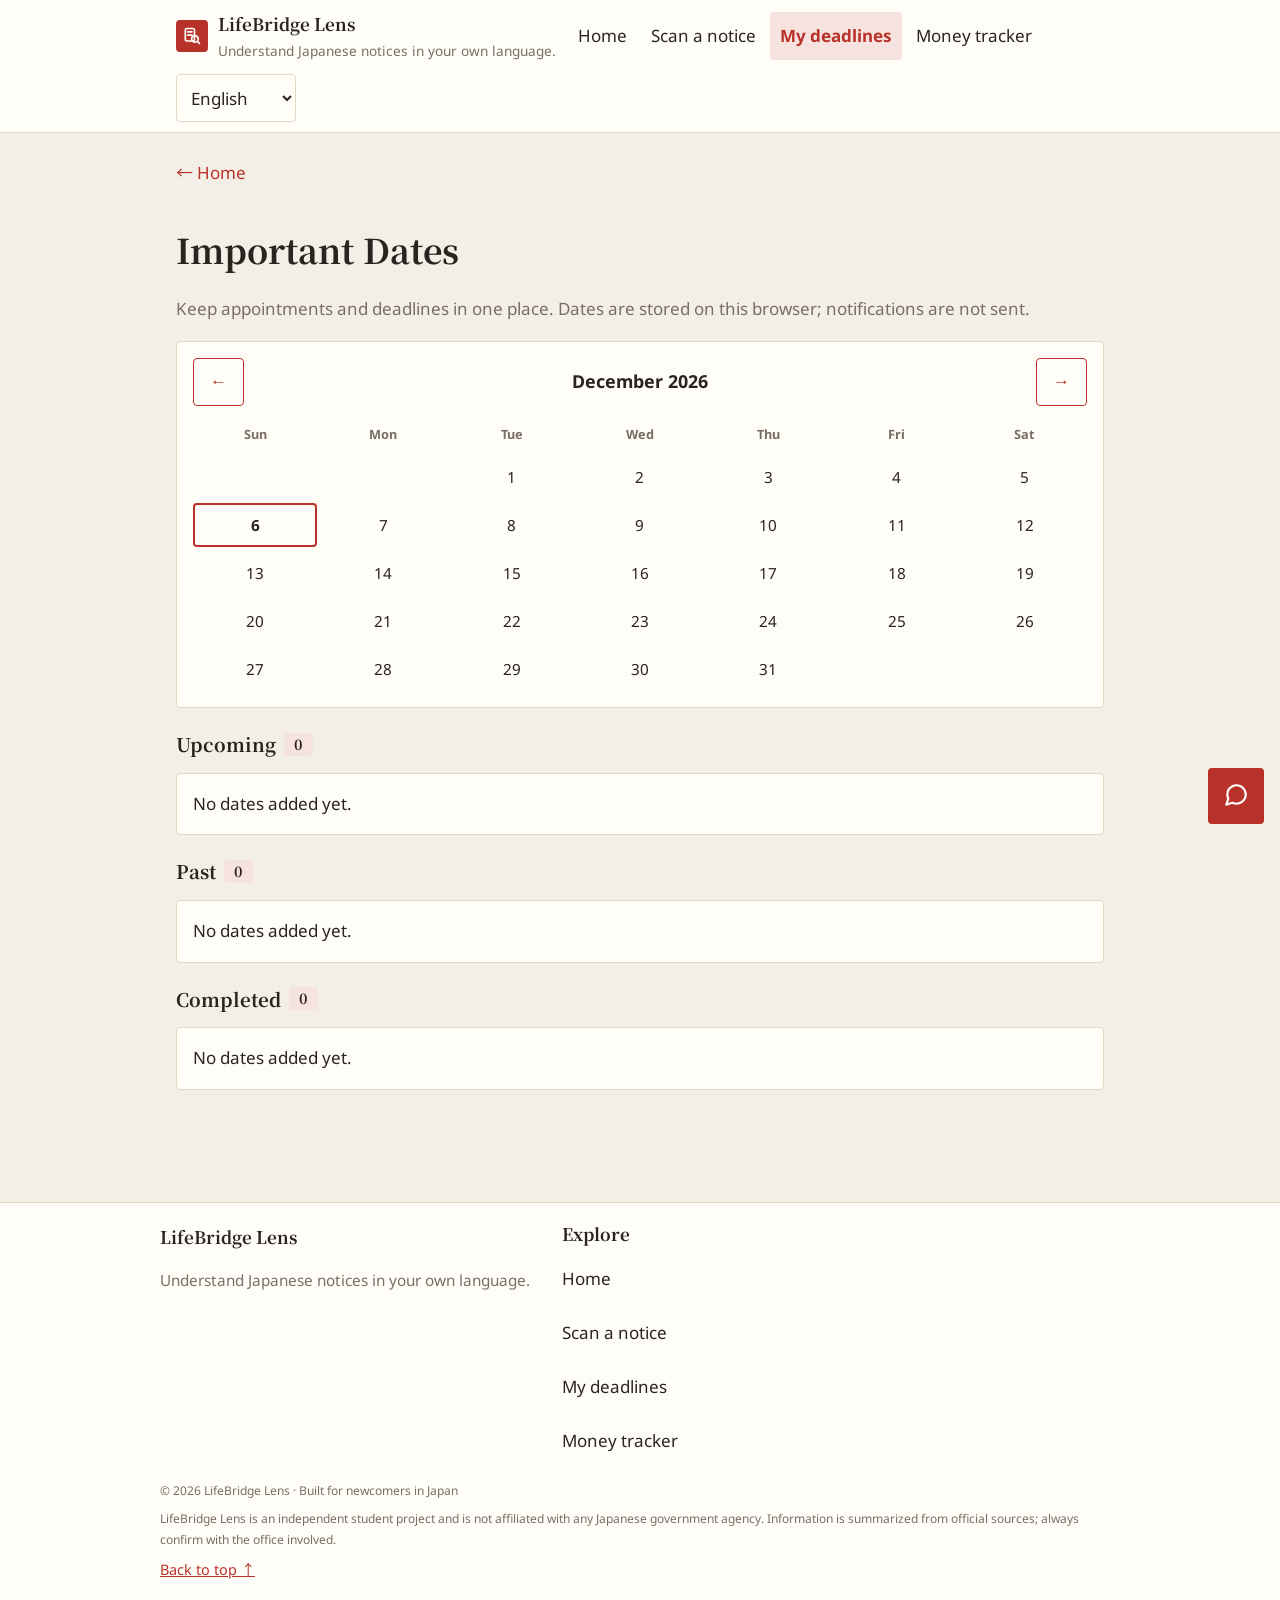
==== commit d56c3c75: "Restyle app to Washi paper-and-hanko theme with token dark mode (lens-v22)" ====
--- a/dates.html
+++ b/dates.html
@@ -19,10 +19,10 @@
     <title data-i18n="dates.title">Important Dates | LifeBridge Lens</title>
     <link rel="preconnect" href="https://fonts.googleapis.com">
     <link rel="preconnect" href="https://fonts.gstatic.com" crossorigin>
-    <link href="https://fonts.googleapis.com/css2?family=Noto+Sans:wght@400;600;700&family=Noto+Sans+Devanagari:wght@400;600;700&family=Noto+Sans+JP:wght@400;600;700&family=Noto+Sans+Myanmar:wght@400;600;700&display=swap" rel="stylesheet">
+    <link href="https://fonts.googleapis.com/css2?family=Noto+Sans:wght@400;600;700&family=Noto+Sans+Devanagari:wght@400;600;700&family=Noto+Sans+JP:wght@400;600;700&family=Noto+Sans+Myanmar:wght@400;600;700&family=Noto+Serif+JP:wght@400;700&family=Noto+Serif+Devanagari:wght@400;700&display=swap" rel="stylesheet">
     <link rel="stylesheet" href="style.css">
     <link rel="manifest" href="site.webmanifest">
-    <meta name="theme-color" content="#1261ff">
+    <meta name="theme-color" content="#f4efe6">
 </head>
 
 <body id="top"><a class="skip-link" href="#main-content" data-i18n="doc.skip">Skip to content</a>
--- a/style.css
+++ b/style.css
@@ -1,7 +1,24 @@
 /* LifeBridge Lens stylesheet, written for these pages only.
  * Mobile first: base styles fit a phone, the media query at the
  * end widens things on bigger screens.
+ * Washi style: paper background, stamp-red accent, 4px corners.
  */
+
+/* --- Washi tokens: every color on every page comes from here.
+ * The dark theme below only flips these values. Text on
+ * --accent passes WCAG AA in both themes. */
+:root {
+    --page: #f4efe6;
+    --card: #fffdf8;
+    --line: #e2d8c6;
+    --text: #2a2420;
+    --muted: #7a6e62;
+    --accent: #b8322a;
+    --accent-text: #ffffff;
+    --soft: #f6e3df;
+    --ok: #1f9d55;
+    --serif: "Noto Serif JP", "Noto Serif Devanagari", Georgia, "Times New Roman", serif;
+}
 
 /* --- Base --- */
 * {
@@ -16,13 +33,14 @@
     margin: 0;
     font-family: "Noto Sans", "Noto Sans Devanagari", "Noto Sans JP", "Noto Sans Myanmar", system-ui, -apple-system, "Segoe UI", sans-serif;
     line-height: 1.7;
-    color: #2c3a55;
-    background-color: #f6f8fb;
+    color: var(--text);
+    background-color: var(--page);
 }
 
 h1, h2, h3 {
     line-height: 1.3;
-    color: #13203f;
+    color: var(--text);
+    font-family: var(--serif);
 }
 
 img {
@@ -35,10 +53,10 @@
     left: 8px;
     top: -48px;
     padding: 8px 12px;
-    background: #ffffff;
-    color: #1261ff;
-    border: 1px solid #1261ff;
-    border-radius: 8px;
+    background: var(--card);
+    color: var(--accent);
+    border: 1px solid var(--accent);
+    border-radius: 4px;
     z-index: 60;
 }
 
@@ -57,8 +75,8 @@
 
 /* --- Header --- */
 .site-header {
-    background: #ffffff;
-    border-bottom: 1px solid #e3e8f0;
+    background: var(--card);
+    border-bottom: 1px solid var(--line);
 }
 
 .header-cnt {
@@ -81,9 +99,9 @@
     flex-shrink: 0;
     width: 32px;
     height: 32px;
-    border-radius: 8px;
-    background: #1261ff;
-    color: #ffffff;
+    border-radius: 4px;
+    background: var(--accent);
+    color: var(--accent-text);
     display: flex;
     align-items: center;
     justify-content: center;
@@ -100,13 +118,14 @@
 }
 
 .logo-name {
-    font-weight: 700;
-    color: #13203f;
+    font-family: var(--serif);
+    font-weight: 700;
+    color: var(--text);
 }
 
 .logo-tag {
     font-size: 0.8rem;
-    color: #5b6880;
+    color: var(--muted);
 }
 
 /* Phone: the menu hides behind a Menu button (added by i18n.js). */
@@ -114,10 +133,10 @@
     margin-left: auto;
     padding: 8px 12px;
     min-height: 48px;
-    border: 1px solid #1261ff;
-    border-radius: 8px;
-    background: #ffffff;
-    color: #1261ff;
+    border: 1.5px solid var(--accent);
+    border-radius: 4px;
+    background: transparent;
+    color: var(--accent);
     font: inherit;
     cursor: pointer;
 }
@@ -138,13 +157,14 @@
     align-items: center;
     min-height: 48px;
     padding: 8px 10px;
-    border-radius: 8px;
-    color: #2c3a55;
+    border-radius: 4px;
+    color: var(--text);
     text-decoration: none;
 }
 
 .main-nav a.active {
-    background: #e3edff;
+    background: var(--soft);
+    color: var(--accent);
     font-weight: 700;
 }
 
@@ -159,10 +179,11 @@
 .lang-select {
     padding: 8px 10px;
     min-height: 48px;
-    border: 1px solid #c3cee6;
-    border-radius: 8px;
+    border: 1px solid var(--line);
+    border-radius: 4px;
     font: inherit;
-    background: #ffffff;
+    background: var(--card);
+    color: var(--text);
 }
 
 /* --- Page content --- */
@@ -173,7 +194,7 @@
 }
 
 .page-lead {
-    color: #5b6880;
+    color: var(--muted);
 }
 
 .saved-back {
@@ -181,14 +202,14 @@
     min-height: 48px;
     line-height: 48px;
     margin-bottom: 8px;
-    color: #1261ff;
+    color: var(--accent);
     text-decoration: none;
 }
 
 .detail-card {
-    background: #ffffff;
-    border: 1px solid #e3e8f0;
-    border-radius: 12px;
+    background: var(--card);
+    border: 1px solid var(--line);
+    border-radius: 4px;
     padding: 16px;
     margin: 16px 0;
 }
@@ -200,7 +221,7 @@
 /* Sunken note under the photo upload box. */
 .upload-privacy {
     font-size: 0.85rem;
-    color: #5b6880;
+    color: var(--muted);
 }
 
 /* --- Buttons --- */
@@ -208,10 +229,10 @@
     display: inline-block;
     padding: 10px 16px;
     min-height: 48px;
-    border: 1px solid #1261ff;
-    border-radius: 8px;
-    background: #ffffff;
-    color: #1261ff;
+    border: 1.5px solid var(--accent);
+    border-radius: 4px;
+    background: transparent;
+    color: var(--accent);
     font-size: 1rem;
     font-weight: 600;
     text-align: center;
@@ -220,12 +241,13 @@
 }
 
 .btn-prim {
-    background: #1261ff;
-    color: #ffffff;
+    background: var(--accent);
+    border-color: var(--accent);
+    color: var(--accent-text);
 }
 
 .btn-prim:hover {
-    background: #0b4fd0;
+    filter: brightness(0.93);
 }
 
 /* Visible keyboard focus on every interactive element. */
@@ -234,7 +256,7 @@
 input:focus-visible,
 select:focus-visible,
 textarea:focus-visible {
-    outline: 3px solid #1261ff;
+    outline: 3px solid var(--accent);
     outline-offset: 2px;
 }
 
@@ -242,10 +264,10 @@
 .chip {
     padding: 12px 16px;
     min-height: 48px;
-    border: 1px solid #c3cee6;
-    border-radius: 8px;
-    background: #eef3fb;
-    color: #2c3a55;
+    border: 1px solid var(--line);
+    border-radius: 4px;
+    background: var(--card);
+    color: var(--text);
     font: inherit;
     font-size: 0.9rem;
     cursor: pointer;
@@ -265,10 +287,10 @@
     font: inherit;
     padding: 10px;
     min-height: 48px;
-    border: 1px solid #c3cee6;
-    border-radius: 8px;
-    background: #ffffff;
-    color: #2c3a55;
+    border: 1px solid var(--line);
+    border-radius: 4px;
+    background: var(--card);
+    color: var(--text);
     max-width: 100%;
 }
 
@@ -326,9 +348,9 @@
     display: flex;
     flex-direction: column;
     gap: 10px;
-    background: #ffffff;
-    border: 1px solid #e3e8f0;
-    border-radius: 12px;
+    background: var(--card);
+    border: 1px solid var(--line);
+    border-radius: 4px;
     padding: 16px;
 }
 
@@ -343,7 +365,7 @@
     margin: 0;
     font-size: 1.05rem;
     font-weight: 700;
-    color: #13203f;
+    color: var(--text);
     overflow-wrap: anywhere;
 }
 
@@ -354,22 +376,30 @@
     gap: 8px;
 }
 
+/* Countdown as a small hanko stamp: bordered, tilted, red when soon. */
 .deadline-count {
+    display: inline-block;
+    padding: 2px 10px;
+    border: 1.5px solid var(--muted);
+    border-radius: 4px;
     font-size: 0.9rem;
     font-weight: 600;
-    color: #5b6880;
+    color: var(--muted);
+    transform: rotate(-2deg);
 }
 
 .deadline-count.soon {
-    color: #b91c1c;
+    border-color: var(--accent);
+    color: var(--accent);
     font-weight: 700;
 }
 
 .deadline-amount {
     margin: 0;
+    font-family: var(--serif);
     font-size: 1.1rem;
     font-weight: 700;
-    color: #13203f;
+    color: var(--text);
 }
 
 .deadline-amount:empty {
@@ -386,18 +416,18 @@
 
 .dates-count {
     padding: 2px 10px;
-    border-radius: 8px;
-    background: #eef3fb;
-    color: #2c3a55;
+    border-radius: 4px;
+    background: var(--soft);
+    color: var(--text);
     font-size: 0.85rem;
     font-weight: 700;
 }
 
 /* --- Month calendar on the deadlines page --- */
 .cal {
-    background: #ffffff;
-    border: 1px solid #e3e8f0;
-    border-radius: 12px;
+    background: var(--card);
+    border: 1px solid var(--line);
+    border-radius: 4px;
     padding: 16px;
     margin: 16px 0;
 }
@@ -414,7 +444,7 @@
     margin: 0;
     font-size: 1.05rem;
     font-weight: 700;
-    color: #13203f;
+    color: var(--text);
 }
 
 .cal-grid {
@@ -428,7 +458,7 @@
     text-align: center;
     font-size: 0.75rem;
     font-weight: 700;
-    color: #5b6880;
+    color: var(--muted);
 }
 
 .cal-day {
@@ -437,9 +467,9 @@
     align-items: center;
     justify-content: center;
     min-height: 44px;
-    border-radius: 8px;
+    border-radius: 4px;
     font-size: 0.9rem;
-    color: #2c3a55;
+    color: var(--text);
 }
 
 .cal-day.blank {
@@ -447,13 +477,13 @@
 }
 
 .cal-day.today {
-    outline: 2px solid #1261ff;
+    outline: 2px solid var(--accent);
     outline-offset: -2px;
     font-weight: 700;
 }
 
 .cal-day.has {
-    background: #eef3fb;
+    background: var(--soft);
     font-weight: 700;
 }
 
@@ -464,29 +494,29 @@
 }
 
 .cal-day.done-mark {
-    color: #5b6880;
+    color: var(--muted);
     text-decoration: line-through;
 }
 
 /* --- Money tracker rows (boxes live in tracker.html) --- */
 .entry-date {
-    color: #5b6880;
+    color: var(--muted);
     font-size: 0.85rem;
 }
 
 .entry-note {
-    color: #2c3a55;
+    color: var(--text);
 }
 
 .entry-goal {
     font-size: 0.85rem;
-    color: #1261ff;
+    color: var(--accent);
 }
 
 /* --- Footer --- */
 .site-footer {
-    background: #ffffff;
-    border-top: 1px solid #e3e8f0;
+    background: var(--card);
+    border-top: 1px solid var(--line);
     padding: 20px 16px 110px;
 }
 
@@ -499,12 +529,13 @@
 }
 
 .footer-logo {
-    font-weight: 700;
-    color: #13203f;
+    font-family: var(--serif);
+    font-weight: 700;
+    color: var(--text);
 }
 
 .footer-brand p {
-    color: #5b6880;
+    color: var(--muted);
     font-size: 0.9rem;
 }
 
@@ -523,7 +554,7 @@
     display: flex;
     align-items: center;
     min-height: 48px;
-    color: #2c3a55;
+    color: var(--text);
     text-decoration: none;
 }
 
@@ -533,12 +564,12 @@
     display: flex;
     flex-direction: column;
     gap: 8px;
-    color: #5b6880;
+    color: var(--muted);
     font-size: 0.85rem;
 }
 
 .footer-bottom a {
-    color: #1261ff;
+    color: var(--accent);
 }
 
 /* --- Bottom navigation (added on every page by i18n.js) --- */
@@ -548,8 +579,8 @@
     right: 0;
     bottom: 0;
     display: flex;
-    background: #ffffff;
-    border-top: 1px solid #e3e8f0;
+    background: var(--card);
+    border-top: 1px solid var(--line);
     z-index: 40;
 }
 
@@ -564,7 +595,7 @@
     padding: 10px 4px 12px;
     text-align: center;
     font-size: 0.8rem;
-    color: #5b6880;
+    color: var(--muted);
     text-decoration: none;
 }
 
@@ -579,8 +610,20 @@
 }
 
 .bottom-nav a[aria-current="page"] {
-    color: #1261ff;
-    font-weight: 700;
+    color: var(--accent);
+    font-weight: 700;
+}
+
+/* Desktop: the top nav is already there, so the bottom tab bar
+ * hides on every page and the pages drop the padding kept for it. */
+@media (min-width: 1024px) {
+    .bottom-nav {
+        display: none;
+    }
+
+    .page-cnt {
+        padding-bottom: 24px;
+    }
 }
 
 /* --- Offline banner (added by i18n.js, hidden while online) --- */
@@ -601,9 +644,9 @@
     width: 56px;
     height: 56px;
     border: none;
-    border-radius: 8px;
-    background: #1261ff;
-    color: #ffffff;
+    border-radius: 4px;
+    background: var(--accent);
+    color: var(--accent-text);
     cursor: pointer;
     z-index: 45;
 }
@@ -611,7 +654,7 @@
 .chat-backdrop {
     position: fixed;
     inset: 0;
-    background: rgba(18, 34, 77, 0.45);
+    background: rgba(42, 36, 32, 0.45);
     z-index: 46;
 }
 
@@ -623,9 +666,9 @@
     max-height: 75vh;
     display: flex;
     flex-direction: column;
-    background: #ffffff;
-    border: 1px solid #e3e8f0;
-    border-radius: 12px;
+    background: var(--card);
+    border: 1px solid var(--line);
+    border-radius: 4px;
     z-index: 47;
     overflow: hidden;
 }
@@ -634,41 +677,63 @@
     display: flex;
     align-items: center;
     gap: 10px;
-    padding: 10px 12px;
-    background: #1261ff;
-    color: #ffffff;
-}
-
-.chat-avatar {
-    width: 32px;
-    height: 32px;
-    line-height: 32px;
-    text-align: center;
+    padding: 8px 8px 8px 16px;
+    background: var(--card);
+    color: var(--text);
+    border-bottom: 1px solid var(--line);
+}
+
+.chat-head-text {
+    flex: 1 1 auto;
+    min-width: 0;
+    overflow: hidden;
+    text-overflow: ellipsis;
+    white-space: nowrap;
+    font-size: 16px;
+    font-weight: 700;
+    line-height: 1.3;
+}
+
+/* Small status badge: a 6px dot plus one short line of text. */
+.chat-status {
+    flex-shrink: 0;
+    display: inline-flex;
+    align-items: center;
+    gap: 6px;
+    font-size: 13px;
+    color: var(--muted);
+    white-space: nowrap;
+}
+
+.chat-status-dot {
+    flex-shrink: 0;
+    width: 6px;
+    height: 6px;
     border-radius: 50%;
-    background: #ffffff;
-    color: #1261ff;
-    font-weight: 700;
-}
-
-.chat-head-text {
-    display: flex;
-    flex-direction: column;
-}
-
-.chat-status {
-    font-size: 0.8rem;
-    opacity: 0.9;
+    background: var(--ok);
+}
+
+.chat-status.off .chat-status-dot {
+    background: #8a94a8;
 }
 
 .chat-close {
-    margin-left: auto;
+    flex-shrink: 0;
+    display: flex;
+    align-items: center;
+    justify-content: center;
     min-width: 48px;
     min-height: 48px;
     border: none;
+    border-radius: 4px;
     background: transparent;
-    color: #ffffff;
-    font-size: 1.2rem;
+    color: var(--text);
     cursor: pointer;
+}
+
+.chat-close svg {
+    width: 22px;
+    height: 22px;
 }
 
 .chat-msgs {
@@ -677,38 +742,81 @@
     overscroll-behavior: contain;
     display: flex;
     flex-direction: column;
-    gap: 8px;
-}
-
-.chat-msg-user {
-    align-self: flex-end;
-    max-width: 85%;
-    padding: 8px 12px;
-    border-radius: 12px 12px 4px 12px;
-    background: #1261ff;
-    color: #ffffff;
-}
-
-.chat-msg-bot {
-    align-self: flex-start;
-    max-width: 85%;
-    padding: 8px 12px;
-    border-radius: 12px 12px 12px 4px;
-    background: #eef3fb;
-    color: #2c3a55;
-}
-
-.chat-time {
+    gap: 16px;
+    min-width: 0;
+}
+
+/* Shared message rows: the Ask LifeBridge panel and the
+ * explain-page follow-up thread use the same markup. */
+.lb-msg {
+    display: flex;
+    align-items: flex-start;
+    gap: 10px;
+    min-width: 0;
+}
+
+.lb-msg-avatar {
+    flex-shrink: 0;
+    width: 32px;
+    height: 32px;
+    border-radius: 4px;
+    display: flex;
+    align-items: center;
+    justify-content: center;
+}
+
+.lb-msg-avatar svg {
+    width: 20px;
+    height: 20px;
+}
+
+.lb-msg-bot .lb-msg-avatar {
+    background: var(--accent);
+    color: var(--accent-text);
+}
+
+.lb-msg-user .lb-msg-avatar {
+    background: var(--text);
+    color: var(--card);
+}
+
+.lb-msg-main {
+    flex: 1;
+    min-width: 0;
+}
+
+.lb-msg-name {
+    font-size: 13px;
+    font-weight: 700;
+    line-height: 1.4;
+}
+
+.lb-msg-bot .lb-msg-name {
+    color: var(--accent);
+}
+
+.lb-msg-user .lb-msg-name {
+    color: var(--text);
+}
+
+.lb-msg-text {
+    margin: 2px 0 0;
+    font-size: 15px;
+    line-height: 1.8;
+    color: var(--text);
+    white-space: pre-wrap;
+    overflow-wrap: anywhere;
+}
+
+.lb-msg-time {
+    margin-top: 2px;
+    font-size: 12px;
+    color: var(--muted);
+}
+
+.chat-source {
     font-size: 0.75rem;
-    color: #5b6880;
-}
-
-.chat-time.user {
-    align-self: flex-end;
-}
-
-.chat-time.bot {
-    align-self: flex-start;
+    color: var(--muted);
 }
 
 .chat-links {
@@ -718,24 +826,197 @@
 }
 
 .chat-link {
-    color: #1261ff;
-}
-
-.chat-chips {
-    display: flex;
-    flex-wrap: wrap;
+    color: var(--accent);
+}
+
+/* Welcome state: shown centered before the first message. */
+.chat-welcome {
+    display: flex;
+    flex-direction: column;
+    align-items: center;
+    text-align: center;
     gap: 8px;
-    padding: 0 12px 8px;
-}
-
-.chat-form {
-    display: flex;
+    margin: auto 0;
+    padding: 24px 8px;
+}
+
+.chat-welcome-icon {
+    display: flex;
+    align-items: center;
+    justify-content: center;
+    width: 64px;
+    height: 64px;
+    border-radius: 4px;
+    background: var(--soft);
+    color: var(--accent);
+}
+
+.chat-welcome-icon svg {
+    width: 32px;
+    height: 32px;
+}
+
+.chat-welcome-kicker {
+    margin: 8px 0 0;
+    font-size: 12px;
+    font-weight: 700;
+    letter-spacing: 0.08em;
+    color: var(--muted);
+}
+
+.chat-welcome-title {
+    margin: 0;
+    font-family: var(--serif);
+    font-size: 24px;
+    font-weight: 600;
+    line-height: 1.3;
+    color: var(--text);
+}
+
+.chat-welcome-sub {
+    margin: 0 0 8px;
+    font-size: 14px;
+    color: var(--muted);
+}
+
+.chat-suggest-list {
+    display: flex;
+    flex-direction: column;
     gap: 8px;
-    padding: 8px 12px 12px;
-}
-
-.chat-form input {
+    width: 100%;
+}
+
+.chat-suggest {
+    display: flex;
+    align-items: center;
+    gap: 8px;
+    width: 100%;
+    min-height: 48px;
+    padding: 12px 14px;
+    background: var(--card);
+    border: 1px solid var(--line);
+    border-radius: 4px;
+    font: inherit;
+    font-size: 15px;
+    color: var(--text);
+    text-align: left;
+    cursor: pointer;
+}
+
+.chat-suggest span {
     flex: 1;
+    min-width: 0;
+}
+
+.chat-suggest svg {
+    flex-shrink: 0;
+    width: 18px;
+    height: 18px;
+    color: var(--accent);
+}
+
+/* Composer: one box holding the textarea plus a
+ * hint and Send row underneath. */
+.chat-composer {
+    margin: 0 12px 12px;
+    padding: 8px 8px 8px 14px;
+    background: var(--card);
+    border: 1px solid var(--line);
+    border-radius: 4px;
+}
+
+.chat-composer:focus-within {
+    border-color: var(--accent);
+}
+
+.chat-input {
+    display: block;
+    width: 100%;
+    min-height: 48px;
+    max-height: 135px;
+    padding: 10px 6px 10px 0;
+    border: none;
+    border-radius: 0;
+    background: transparent;
+    color: var(--text);
+    font: inherit;
+    font-size: 15px;
+    line-height: 1.8;
+    resize: none;
+}
+
+.chat-input:focus {
+    outline: none;
+}
+
+.chat-composer-row {
+    display: flex;
+    align-items: center;
+    gap: 8px;
+}
+
+.chat-hint {
+    flex: 1;
+    min-width: 0;
+    overflow: hidden;
+    text-overflow: ellipsis;
+    white-space: nowrap;
+    font-size: 12px;
+    color: var(--muted);
+}
+
+@media (max-width: 399px) {
+    .chat-hint {
+        display: none;
+    }
+}
+
+.chat-send {
+    flex-shrink: 0;
+    display: inline-flex;
+    align-items: center;
+    gap: 8px;
+    margin-left: auto;
+}
+
+.chat-send svg {
+    width: 18px;
+    height: 18px;
+}
+
+/* Thinking indicator for the follow-up chat while /ask runs. */
+.lb-thinking {
+    display: flex;
+    align-items: center;
+    gap: 8px;
+    font-size: 14px;
+    color: var(--muted);
+}
+
+.lb-thinking-dots {
+    display: inline-flex;
+    gap: 4px;
+}
+
+.lb-thinking-dots span {
+    width: 6px;
+    height: 6px;
+    border-radius: 50%;
+    background: var(--muted);
+    animation: lb-thinking-fade 1.2s infinite;
+}
+
+.lb-thinking-dots span:nth-child(2) {
+    animation-delay: 0.2s;
+}
+
+.lb-thinking-dots span:nth-child(3) {
+    animation-delay: 0.4s;
+}
+
+@keyframes lb-thinking-fade {
+    0%, 100% { opacity: 0.25; }
+    50% { opacity: 1; }
 }
 
 /* Lock the page behind an open chat panel. */
@@ -754,13 +1035,13 @@
 }
 
 .home-sub {
-    color: #2c3a55;
+    color: var(--text);
 }
 
 .ai-note {
     margin-top: 20px;
     font-size: 0.85rem;
-    color: #5b6880;
+    color: var(--muted);
 }
 
 .example-grid {
@@ -771,20 +1052,20 @@
 
 .example-before,
 .example-after {
-    border-radius: 12px;
+    border-radius: 4px;
     padding: 16px;
 }
 
 .example-before {
-    background: #ffffff;
-    border: 1px solid #e3e8f0;
+    background: var(--card);
+    border: 1px solid var(--line);
     font-family: "Noto Sans JP", "Noto Sans", sans-serif;
 }
 
 .example-after {
-    background: #eaf1ff;
-    border: 1px solid #c9dbff;
-    color: #2c3a55;
+    background: var(--soft);
+    border: 1px solid var(--line);
+    color: var(--text);
 }
 
 .example-before p {
@@ -809,9 +1090,9 @@
     display: flex;
     align-items: flex-start;
     gap: 12px;
-    background: #ffffff;
-    border: 1px solid #e3e8f0;
-    border-radius: 12px;
+    background: var(--card);
+    border: 1px solid var(--line);
+    border-radius: 4px;
     padding: 16px;
     min-height: 48px;
 }
@@ -824,21 +1105,21 @@
 
 .step-title {
     font-weight: 700;
-    color: #13203f;
+    color: var(--text);
 }
 
 .step-desc {
     font-size: 0.9rem;
-    color: #5b6880;
+    color: var(--muted);
 }
 
 .step-icon {
     flex-shrink: 0;
     width: 44px;
     height: 44px;
-    border-radius: 8px;
-    background: #eef3fb;
-    color: #1261ff;
+    border-radius: 4px;
+    background: var(--soft);
+    color: var(--accent);
     display: flex;
     align-items: center;
     justify-content: center;
@@ -860,45 +1141,105 @@
     height: 18px;
     vertical-align: -3px;
     margin-right: 6px;
-    color: #1261ff;
+    color: var(--accent);
 }
 
 .card-icon.warn {
     color: #b45309;
 }
 
-/* --- Result summary bar (Deadline + Amount) --- */
+/* --- Result summary box (Deadline + Amount + hanko stamp) --- */
 .summary-bar {
+    position: relative;
     display: flex;
     flex-direction: column;
     gap: 12px;
     margin-bottom: 16px;
     padding: 16px;
-    border-radius: 12px;
-    background: #fef3c7;
-    border: 1px solid #f6d77a;
-    color: #92400e;
+    border-radius: 4px;
+    background: var(--card);
+    border: 1.5px solid var(--accent);
+    color: var(--text);
 }
 
 .summary-item {
     display: flex;
     flex-direction: column;
+    /* Keep long deadline text clear of the hanko stamp. */
+    padding-right: 74px;
 }
 
 .summary-label {
-    font-size: 0.85rem;
+    font-size: 12px;
+    font-weight: 700;
+    letter-spacing: 0.08em;
+    text-transform: uppercase;
+    color: var(--muted);
 }
 
 .summary-big {
-    font-size: 22px;
-    font-weight: 700;
-    color: #13203f;
+    font-family: var(--serif);
+    font-size: 26px;
+    font-weight: 700;
+    color: var(--text);
     line-height: 1.4;
 }
 
 .summary-days {
     font-weight: 600;
-    color: #92400e;
+    color: var(--muted);
+}
+
+/* Round hanko stamp on the top right: days-left number big,
+ * "days left" small under it, or "Overdue" once passed. */
+.hanko {
+    position: absolute;
+    top: 12px;
+    right: 12px;
+    width: 62px;
+    height: 62px;
+    border-radius: 50%;
+    border: 2.5px solid var(--accent);
+    background: var(--card);
+    color: var(--accent);
+    display: flex;
+    flex-direction: column;
+    align-items: center;
+    justify-content: center;
+    transform: rotate(-8deg);
+    line-height: 1.15;
+    text-align: center;
+}
+
+#summary-hanko-num {
+    font-family: var(--serif);
+    font-size: 20px;
+    font-weight: 700;
+}
+
+#summary-hanko-num:empty {
+    display: none;
+}
+
+#summary-hanko-sub {
+    font-size: 9px;
+    font-weight: 600;
+}
+
+.hanko.overdue #summary-hanko-sub {
+    font-size: 12px;
+}
+
+/* Save buttons side by side inside the summary box. */
+.summary-save {
+    display: flex;
+    gap: 8px;
+    margin-top: 12px;
+}
+
+.summary-save .btn {
+    flex: 1 1 0;
+    min-width: 0;
 }
 
 .summary-days-line {
@@ -923,7 +1264,7 @@
 
 .summary-sub {
     font-size: 0.85rem;
-    color: #92400e;
+    color: var(--muted);
 }
 
 .summary-sub:empty {
@@ -937,31 +1278,29 @@
 }
 
 .summary-bar.soon {
-    background: #fee2e2;
-    border-color: #f0a3a3;
-    color: #7a1212;
+    background: var(--soft);
+    border-color: var(--accent);
 }
 
 .summary-bar.soon .summary-days {
-    color: #b91c1c;
+    color: var(--accent);
+    font-weight: 700;
 }
 
 .summary-bar.passed {
-    background: #eef1f6;
-    border-color: #c3cee6;
-    color: #44506b;
+    border-color: var(--line);
 }
 
 .summary-bar.passed .summary-days {
-    color: #5b6880;
+    color: var(--muted);
 }
 
 .summary-bar.soon .summary-sub {
-    color: #7a1212;
+    color: var(--muted);
 }
 
 .summary-bar.passed .summary-sub {
-    color: #5b6880;
+    color: var(--muted);
 }
 
 /* --- Numbered checklist for the next-steps card --- */
@@ -975,7 +1314,7 @@
     gap: 10px;
     font-size: 14px;
     line-height: 1.6;
-    color: #2c3a55;
+    color: var(--text);
 }
 
 .check-list li {
@@ -988,13 +1327,13 @@
 .check-list li::before {
     content: counter(step);
     flex-shrink: 0;
-    width: 26px;
-    height: 26px;
-    line-height: 26px;
+    width: 24px;
+    height: 24px;
+    line-height: 24px;
     text-align: center;
-    border-radius: 8px;
-    background: #1261ff;
-    color: #ffffff;
+    border-radius: 4px;
+    background: var(--soft);
+    color: var(--accent);
     font-weight: 700;
     font-size: 14px;
 }
@@ -1004,19 +1343,87 @@
     border-left: 4px solid #b45309;
 }
 
-/* Staff card: thick primary border, big Japanese sentence. */
+/* Marked photo: numbered dots over the uploaded image. The stage
+ * shrink-wraps the image and dots use percentage positions, so they
+ * stay aligned at any size. */
+.marked-photo {
+    margin: 0 0 16px;
+}
+
+.marker-stage {
+    position: relative;
+}
+
+.marker-stage img {
+    display: block;
+    width: 100%;
+    height: auto;
+    border-radius: 4px;
+    border: 1px solid var(--line);
+    background-color: var(--card);
+}
+
+#marker-layer {
+    position: absolute;
+    inset: 0;
+}
+
+.marker-dot {
+    position: absolute;
+    transform: translate(-50%, -50%);
+    width: 28px;
+    height: 28px;
+    line-height: 24px;
+    text-align: center;
+    border-radius: 50%;
+    background: var(--accent);
+    color: var(--accent-text);
+    font-weight: 700;
+    font-size: 14px;
+    border: 2px solid #ffffff;
+}
+
+.marked-photo figcaption {
+    margin-top: 8px;
+    font-size: 14px;
+}
+
+.marker-list {
+    margin: 4px 0 0;
+    padding-left: 24px;
+    color: var(--text);
+    line-height: 1.6;
+}
+
+/* Staff card: thick accent border, big Japanese sentence. */
 .staff-card {
-    border: 2px solid #1261ff;
+    border: 2px solid var(--accent);
 }
 
 .staff-phrase {
-    font-family: "Noto Sans JP", "Noto Sans", sans-serif;
+    font-family: var(--serif);
     font-size: 24px;
     font-weight: 700;
 }
 
 .staff-meaning {
-    color: #5b6880;
+    color: var(--muted);
+}
+
+#result-staff-reading:empty {
+    display: none;
+}
+
+.staff-practice-title {
+    margin: 12px 0 4px;
+}
+
+.staff-vars {
+    margin: 0;
+    padding-left: 24px;
+    font-size: 14px;
+    line-height: 1.7;
+    color: var(--text);
 }
 
 /* --- Loading card shown while a scan runs --- */
@@ -1035,8 +1442,8 @@
     width: 56px;
     height: 56px;
     object-fit: cover;
-    border-radius: 8px;
-    border: 1px solid #e3e8f0;
+    border-radius: 4px;
+    border: 1px solid var(--line);
     flex-shrink: 0;
 }
 
@@ -1046,7 +1453,7 @@
 }
 
 .muted-text {
-    color: #5b6880;
+    color: var(--muted);
     font-size: 0.85rem;
 }
 
@@ -1058,7 +1465,7 @@
     flex-direction: column;
     gap: 8px;
     font-size: 14px;
-    color: #5b6880;
+    color: var(--muted);
 }
 
 .load-steps li {
@@ -1067,7 +1474,7 @@
     gap: 10px;
     padding: 8px 12px;
     border: 2px solid transparent;
-    border-radius: 8px;
+    border-radius: 4px;
 }
 
 .load-dot {
@@ -1075,7 +1482,7 @@
     width: 22px;
     height: 22px;
     border-radius: 50%;
-    border: 2px solid #c3cee6;
+    border: 2px solid var(--line);
     display: flex;
     align-items: center;
     justify-content: center;
@@ -1088,12 +1495,12 @@
 }
 
 .load-steps li.load-done {
-    color: #2c3a55;
+    color: var(--text);
 }
 
 .load-steps li.load-done .load-dot {
-    background: #1261ff;
-    border-color: #1261ff;
+    background: var(--ok);
+    border-color: var(--ok);
     color: #ffffff;
 }
 
@@ -1102,8 +1509,8 @@
 }
 
 .load-steps li.load-current {
-    border-color: #1261ff;
-    color: #2c3a55;
+    border-color: var(--accent);
+    color: var(--text);
 }
 
 .spinner {
@@ -1113,8 +1520,8 @@
     height: 16px;
     margin-left: auto;
     border-radius: 50%;
-    border: 2px solid #c9dbff;
-    border-top-color: #1261ff;
+    border: 2px solid var(--line);
+    border-top-color: var(--accent);
     animation: spin 1s linear infinite;
 }
 
@@ -1129,7 +1536,7 @@
 .load-privacy {
     margin: 0;
     font-size: 0.85rem;
-    color: #5b6880;
+    color: var(--muted);
 }
 
 /* --- Scan progress steps (lit one by one while a scan runs) --- */
@@ -1141,7 +1548,7 @@
     flex-direction: column;
     gap: 8px;
     font-size: 14px;
-    color: #5b6880;
+    color: var(--muted);
 }
 
 .scan-steps li {
@@ -1150,7 +1557,7 @@
     gap: 10px;
     padding: 8px 12px;
     border: 2px solid transparent;
-    border-radius: 8px;
+    border-radius: 4px;
 }
 
 .scan-steps li::before {
@@ -1159,25 +1566,44 @@
     width: 14px;
     height: 14px;
     border-radius: 50%;
-    border: 2px solid #c3cee6;
-}
-
-.scan-steps li.on {
-    border-color: #1261ff;
-    color: #2c3a55;
-    font-weight: 600;
-}
-
-.scan-steps li.on::before {
-    background: #1261ff;
-    border-color: #1261ff;
+    border: 2px solid var(--line);
+}
+
+.scan-steps li.current {
+    color: var(--text);
+    font-weight: 700;
+}
+
+.scan-steps li.current::before {
+    border-color: var(--line);
+    border-top-color: var(--accent);
+    animation: lb-spin 0.9s linear infinite;
+}
+
+.scan-steps li.done {
+    color: var(--text);
+}
+
+.scan-steps li.done::before {
+    width: 7px;
+    height: 13px;
+    margin: 0 4px 0 3px;
+    border-radius: 0;
+    border: none;
+    border-right: 3px solid var(--ok);
+    border-bottom: 3px solid var(--ok);
+    transform: rotate(45deg);
+}
+
+@keyframes lb-spin {
+    to { transform: rotate(360deg); }
 }
 
 /* --- Deadline urgency badges --- */
 .due {
     display: inline-block;
     padding: 4px 10px;
-    border-radius: 8px;
+    border-radius: 4px;
     background: #fef3c7;
     color: #b45309;
     font-weight: 600;
@@ -1194,83 +1620,50 @@
     color: #5a6478;
 }
 
-/* --- Dark theme --- */
-html[data-theme="dark"] body {
-    color: #e6ecf7;
-    background-color: #0f1a33;
-}
-
-html[data-theme="dark"] h1,
-html[data-theme="dark"] h2,
-html[data-theme="dark"] h3 {
-    color: #e6ecf7;
-}
-
-html[data-theme="dark"] .site-header,
-html[data-theme="dark"] .site-footer,
-html[data-theme="dark"] .detail-card,
-html[data-theme="dark"] .date-list li,
-html[data-theme="dark"] .chat-panel {
-    background: #16244a;
-    border-color: #26355c;
-}
-
-html[data-theme="dark"] .logo-name,
-html[data-theme="dark"] .footer-logo,
-html[data-theme="dark"] .footer-links a,
-html[data-theme="dark"] .main-nav a {
-    color: #e6ecf7;
-}
-
-html[data-theme="dark"] .logo-tag,
-html[data-theme="dark"] .page-lead,
-html[data-theme="dark"] .footer-brand p,
-html[data-theme="dark"] .footer-bottom,
-html[data-theme="dark"] .entry-date,
-html[data-theme="dark"] .entry-note,
-html[data-theme="dark"] .upload-privacy,
-html[data-theme="dark"] .chat-time,
-html[data-theme="dark"] .ai-note {
-    color: #aab6ca;
-}
-
-html[data-theme="dark"] .main-nav a.active {
-    background: #26355c;
-}
-
-html[data-theme="dark"] .btn,
-html[data-theme="dark"] .chip,
-html[data-theme="dark"] .menu-btn {
-    background: transparent;
-    border-color: #9dbcff;
-    color: #9dbcff;
-}
-
-html[data-theme="dark"] .btn-prim {
-    background: #1261ff;
-    border-color: #1261ff;
-    color: #ffffff;
-}
-
-html[data-theme="dark"] input,
-html[data-theme="dark"] select,
-html[data-theme="dark"] textarea,
-html[data-theme="dark"] .lang-select {
-    background-color: #101d3d;
-    border-color: #33456e;
-    color: #e6ecf7;
-}
-
-html[data-theme="dark"] .chat-msg-bot {
-    background: #1d2f5c;
-    color: #e6ecf7;
-}
-
-html[data-theme="dark"] .chat-link,
-html[data-theme="dark"] .footer-bottom a,
-html[data-theme="dark"] .saved-back,
-html[data-theme="dark"] .entry-goal {
-    color: #9dbcff;
+/* --- Dark theme: the tokens flip, everything else follows. --- */
+html[data-theme="dark"] {
+    --page: #1c1916;
+    --card: #26221e;
+    --line: #3a332c;
+    --text: #efe7da;
+    --muted: #a99c8c;
+    --accent: #e0675c;
+    --accent-text: #1c1916;
+    --soft: #3a2622;
+    --ok: #8fe3a6;
+}
+
+/* Fixed urgency colors that keep their own dark values. */
+html[data-theme="dark"] .due {
+    background: #3a2a08;
+    color: #fcd34d;
+}
+
+html[data-theme="dark"] .due-soon {
+    background: #3d1414;
+    color: #f3c1c1;
+}
+
+html[data-theme="dark"] .due-passed {
+    color: #c3cede;
+}
+
+html[data-theme="dark"] .cal-day.soon {
+    background: #3d1414;
+    color: #f3c1c1;
+}
+
+html[data-theme="dark"] .step-icon.amber {
+    background: #3a2a08;
+    color: #fcd34d;
+}
+
+html[data-theme="dark"] .card-icon.warn {
+    color: #fcd34d;
+}
+
+html[data-theme="dark"] .check-card {
+    border-left-color: #fcd34d;
 }
 
 html[data-theme="dark"] .net-banner {
@@ -1279,286 +1672,8 @@
     color: #f0dfa8;
 }
 
-html[data-theme="dark"] .bottom-nav {
-    background: #16244a;
-    border-color: #26355c;
-}
-
-html[data-theme="dark"] .bottom-nav a {
-    color: #aab6ca;
-}
-
-html[data-theme="dark"] .bottom-nav a[aria-current="page"] {
-    color: #9dbcff;
-}
-
-/* Tracker summary tiles live in tracker.html; their dark
- * colors live here so one file owns the whole dark theme. */
-html[data-theme="dark"] .summary-box {
-    background: #16244a;
-    border-color: #26355c;
-}
-
-html[data-theme="dark"] .summary-box span {
-    color: #c3cede;
-}
-
-html[data-theme="dark"] .summary-box strong {
-    color: #ffffff;
-}
-
-/* Lens page sections live in explain.html; their dark
- * colors live here so one file owns the whole dark theme. */
-html[data-theme="dark"] .page-hero {
-    background: #16244a;
-    border-color: #26355c;
-}
-
-html[data-theme="dark"] .eyebrow {
-    background: #26355c;
-    border-color: #33456e;
-    color: #e6ecf7;
-}
-
-html[data-theme="dark"] .card {
-    background: #16244a;
-    border-color: #26355c;
-}
-
-html[data-theme="dark"] .upload-area {
-    background: #101d3d;
-    border-color: #33456e;
-}
-
-html[data-theme="dark"] .explain-lead,
-html[data-theme="dark"] .upload-hint {
-    color: #c3cede;
-}
-
-html[data-theme="dark"] #language {
-    background-color: #101d3d;
-    border-color: #33456e;
-    color: #e6ecf7;
-}
-
-html[data-theme="dark"] .result-card {
-    background: #1d2f5c;
-    border-color: #26355c;
-}
-
-html[data-theme="dark"] .result-card p {
-    color: #d3dbe8;
-}
-
-html[data-theme="dark"] .staff-card {
-    border-color: #9dbcff;
-}
-
-html[data-theme="dark"] .staff-meaning {
-    color: #aab6ca;
-}
-
-html[data-theme="dark"] .chip {
-    background: transparent;
-    border-color: #9dbcff;
-    color: #9dbcff;
-}
-
-html[data-theme="dark"] #sample-btn,
-html[data-theme="dark"] #view-dates-btn {
-    background: transparent;
-    border-color: #9dbcff;
-    color: #9dbcff;
-}
-
-html[data-theme="dark"] .home-title,
-html[data-theme="dark"] .home-sub {
-    color: #e6ecf7;
-}
-
-html[data-theme="dark"] .example-before,
-html[data-theme="dark"] .steps li {
-    background: #16244a;
-    border-color: #26355c;
-}
-
-html[data-theme="dark"] .example-after {
-    background: #1d2f5c;
-    border-color: #33456e;
-    color: #e6ecf7;
-}
-
-html[data-theme="dark"] .card-icon {
-    color: #9dbcff;
-}
-
-html[data-theme="dark"] .card-icon.warn {
-    color: #fcd34d;
-}
-
-html[data-theme="dark"] .step-icon {
-    background: #1d2f5c;
-    color: #9dbcff;
-}
-
-html[data-theme="dark"] .step-icon.amber {
-    background: #3a2a08;
-    color: #fcd34d;
-}
-
-html[data-theme="dark"] .summary-bar {
-    background: #3a2a08;
-    border-color: #6b4e12;
-    color: #fcd34d;
-}
-
-html[data-theme="dark"] .summary-big {
-    color: #ffffff;
-}
-
-html[data-theme="dark"] .summary-days,
-html[data-theme="dark"] .summary-sub {
-    color: #fcd34d;
-}
-
-html[data-theme="dark"] .summary-bar.soon {
-    background: #3d1414;
-    border-color: #8a2a2a;
-    color: #f3c1c1;
-}
-
-html[data-theme="dark"] .summary-bar.soon .summary-days {
-    color: #f3c1c1;
-}
-
-html[data-theme="dark"] .summary-bar.passed {
-    background: #1a2340;
-    border-color: #33456e;
-    color: #c3cede;
-}
-
-html[data-theme="dark"] .summary-bar.passed .summary-days {
-    color: #c3cede;
-}
-
-html[data-theme="dark"] .check-list {
-    color: #d3dbe8;
-}
-
-html[data-theme="dark"] .load-steps,
-html[data-theme="dark"] .muted-text,
-html[data-theme="dark"] .load-privacy {
-    color: #aab6ca;
-}
-
-html[data-theme="dark"] .load-steps li.load-done,
-html[data-theme="dark"] .load-steps li.load-current {
-    color: #e6ecf7;
-}
-
-html[data-theme="dark"] .load-steps li.load-current {
-    border-color: #9dbcff;
-}
-
-html[data-theme="dark"] .due {
-    background: #3a2a08;
-    color: #fcd34d;
-}
-
-html[data-theme="dark"] .due-soon {
-    background: #3d1414;
-    color: #f3c1c1;
-}
-
-html[data-theme="dark"] .due-passed {
-    background: transparent;
-    color: #c3cede;
-}
-
-html[data-theme="dark"] .hero-text {
-    color: #e6ecf7;
-}
-
-html[data-theme="dark"] .step-title {
-    color: #e6ecf7;
-}
-
-html[data-theme="dark"] .step-desc {
-    color: #aab6ca;
-}
-
-html[data-theme="dark"] .scan-steps {
-    color: #aab6ca;
-}
-
-html[data-theme="dark"] .scan-steps li.on {
-    border-color: #9dbcff;
-    color: #e6ecf7;
-}
-
-html[data-theme="dark"] .scan-steps li.on::before {
-    background: #9dbcff;
-    border-color: #9dbcff;
-}
-
-html[data-theme="dark"] .check-card {
-    border-left-color: #fcd34d;
-}
-
-html[data-theme="dark"] .deadline-title,
-html[data-theme="dark"] .deadline-amount,
-html[data-theme="dark"] .cal-title {
-    color: #e6ecf7;
-}
-
-html[data-theme="dark"] .deadline-count {
-    color: #aab6ca;
-}
-
-html[data-theme="dark"] .deadline-count.soon {
-    color: #f3c1c1;
-}
-
-html[data-theme="dark"] .dates-count {
-    background: #26355c;
-    color: #e6ecf7;
-}
-
-html[data-theme="dark"] .cal {
-    background: #16244a;
-    border-color: #26355c;
-}
-
-html[data-theme="dark"] .cal-dow {
-    color: #aab6ca;
-}
-
-html[data-theme="dark"] .cal-day {
-    color: #e6ecf7;
-}
-
-html[data-theme="dark"] .cal-day.today {
-    outline-color: #9dbcff;
-}
-
-html[data-theme="dark"] .cal-day.has {
-    background: #1d2f5c;
-}
-
-html[data-theme="dark"] .cal-day.soon {
-    background: #3d1414;
-    color: #f3c1c1;
-}
-
-html[data-theme="dark"] .cal-day.done-mark {
-    color: #aab6ca;
-}
-
-/* Tracker rows, tags, progress and delete buttons in the dark theme. */
-html[data-theme="dark"] .entry-row {
-    border-color: #26355c;
-}
-
+/* Tracker tiles use fixed urgency colors, so they keep
+ * their own dark values (tracker.html has no dark block). */
 html[data-theme="dark"] .tag-income {
     background: #12351f;
     color: #8fe3a6;
@@ -1567,15 +1682,6 @@
 html[data-theme="dark"] .tag-expense {
     background: #3d1414;
     color: #f3c1c1;
-}
-
-html[data-theme="dark"] .tag-saving {
-    background: #1d2f5c;
-    color: #9dbcff;
-}
-
-html[data-theme="dark"] .progress {
-    background: #26355c;
 }
 
 html[data-theme="dark"] .del-btn {
@@ -1654,4 +1760,12 @@
     .spinner {
         animation: none;
     }
-}
+    .lb-thinking-dots span {
+        animation: none;
+    }
+    .scan-steps li.current::before {
+        animation: none;
+        border-color: var(--accent);
+        background: var(--accent);
+    }
+}
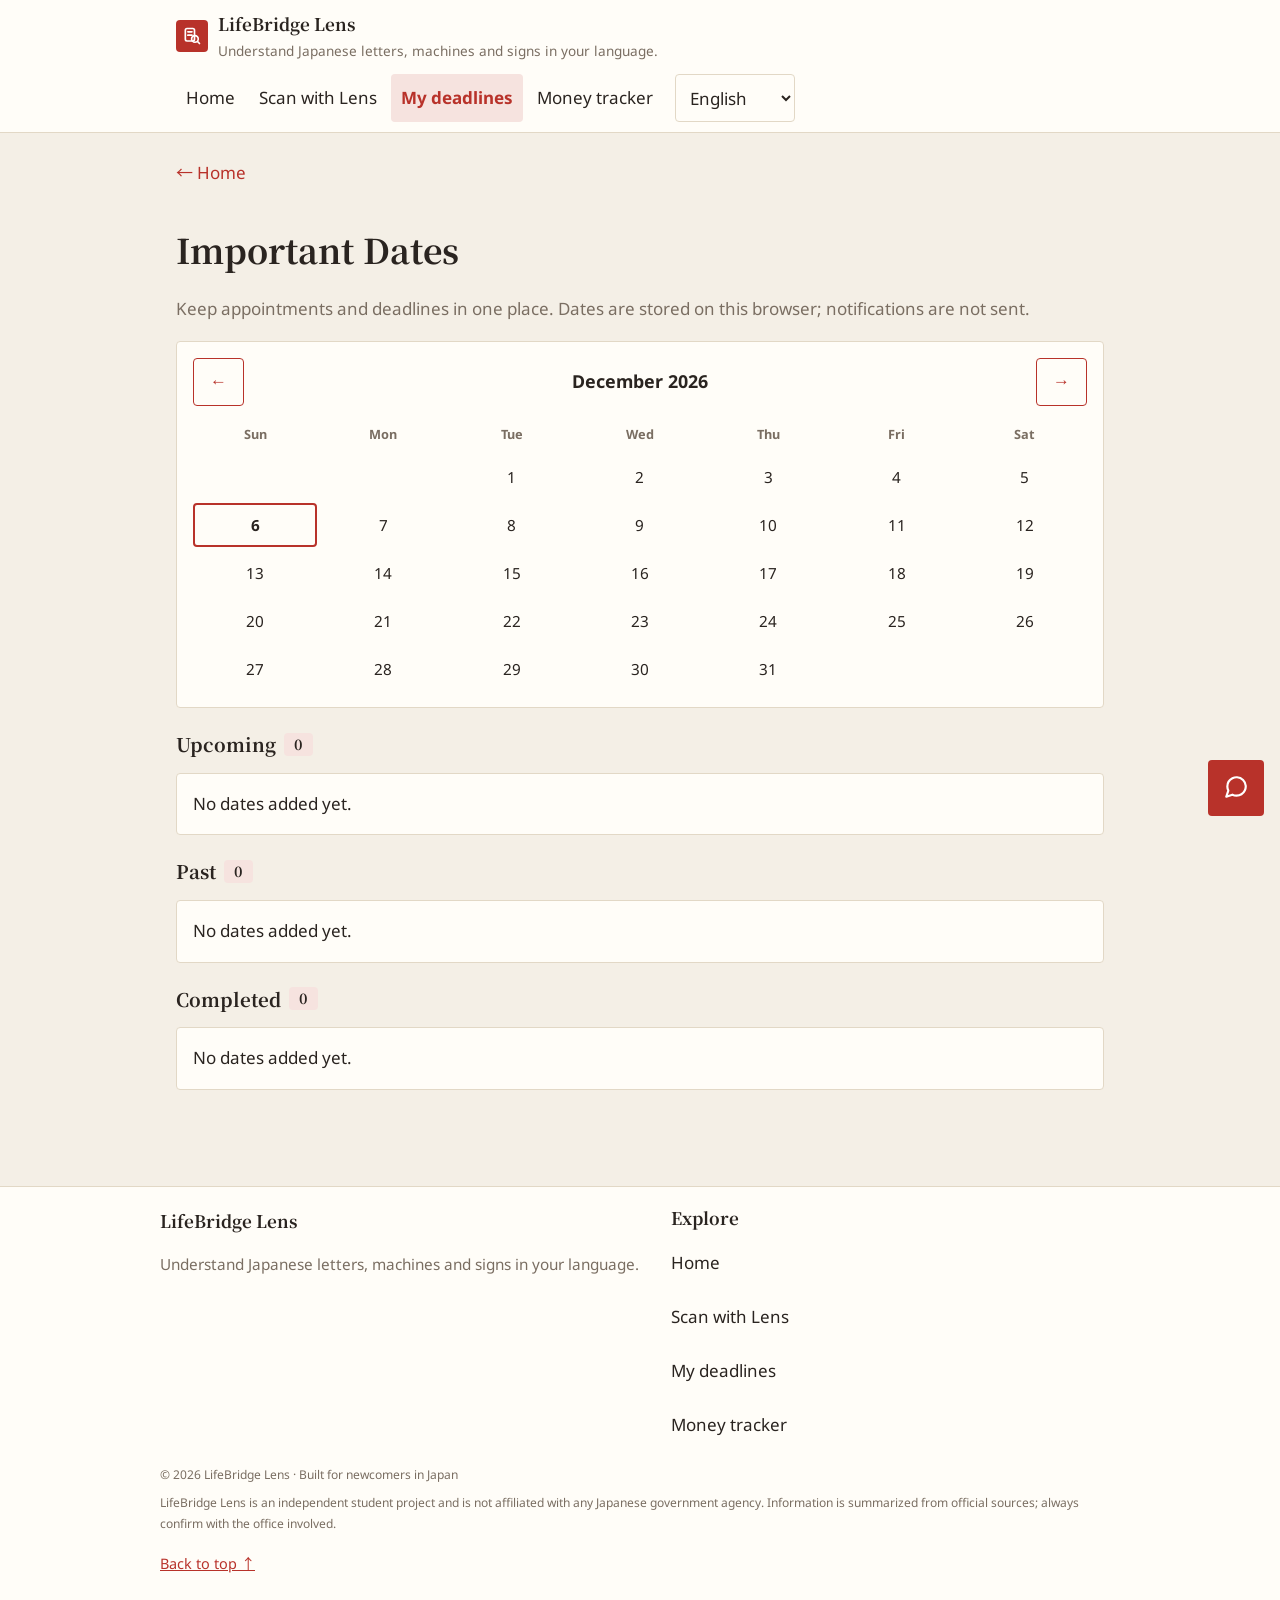
==== commit a82b34f0: "Audit fixes: wording, fab clearance, back-to-top target (lens-v29) - Wording in 4 languages: new hom" ====
--- a/dates.html
+++ b/dates.html
@@ -32,12 +32,12 @@
                 <span class="logo-mark" aria-hidden="true"><svg viewBox="0 0 24 24" fill="none" stroke="currentColor" stroke-width="2" stroke-linecap="round" stroke-linejoin="round"><rect x="4" y="3" width="11" height="15" rx="2"/><path d="M7 7h5M7 11h5"/><circle cx="15.5" cy="15.5" r="4"/><path d="M18.5 18.5L21 21"/></svg></span>
                 <div class="logo-text">
                     <span class="logo-name">LifeBridge Lens</span>
-                    <span class="logo-tag" data-i18n="footer.tagline">Understand Japanese notices in your own language.</span>
+                    <span class="logo-tag" data-i18n="footer.tagline">Understand Japanese letters, machines and signs in your language.</span>
                 </div>
             </div>
             <nav aria-label="Main navigation" class="main-nav" data-i18n-aria-label="doc.mainNavAria">
                 <a href="index.html" data-i18n="nav.home">Home</a>
-                <a href="explain.html" data-i18n="lens.scan">Scan a notice</a>
+                <a href="explain.html" data-i18n="lens.scan">Scan with Lens</a>
                 <a href="dates.html" data-i18n="lens.dates">My deadlines</a>
                 <a href="tracker.html" data-i18n="lens.money">Money tracker</a>
             </nav>
@@ -82,12 +82,12 @@
                 <div class="footer-logo">
                     <span>LifeBridge Lens</span>
                 </div>
-                <p data-i18n="footer.tagline">Understand Japanese notices in your own language.</p>
+                <p data-i18n="footer.tagline">Understand Japanese letters, machines and signs in your language.</p>
             </div>
             <nav aria-label="Explore" class="footer-links" data-i18n-aria-label="doc.explore">
                 <h3 data-i18n="doc.explore">Explore</h3>
                 <a href="index.html" data-i18n="nav.home">Home</a>
-                <a href="explain.html" data-i18n="lens.scan">Scan a notice</a>
+                <a href="explain.html" data-i18n="lens.scan">Scan with Lens</a>
                 <a href="dates.html" data-i18n="lens.dates">My deadlines</a>
                 <a href="tracker.html" data-i18n="lens.money">Money tracker</a>
             </nav>
--- a/style.css
+++ b/style.css
@@ -190,7 +190,8 @@
 .content-page {
     max-width: 960px;
     margin: 0 auto;
-    padding: 16px 16px 96px;
+    /* Bottom clearance for the floating button: 56px height + 24px. */
+    padding: 16px 16px 80px;
 }
 
 .page-lead {
@@ -569,6 +570,9 @@
 }
 
 .footer-bottom a {
+    display: inline-flex;
+    align-items: center;
+    min-height: 44px;
     color: var(--accent);
 }
 
@@ -637,10 +641,12 @@
 }
 
 /* --- Chatbot (UI built by chatbot.js) --- */
+/* Floating helper button: 12px above the 72px tab bar. Hidden on
+ * the Lens page, which has its own composer and helper button. */
 .chat-fab {
     position: fixed;
     right: 16px;
-    bottom: 76px;
+    bottom: 84px;
     width: 56px;
     height: 56px;
     border: none;
@@ -1242,6 +1248,15 @@
     min-width: 0;
 }
 
+/* Save message takes no room until it has text. */
+#save-date-msg {
+    margin: 0;
+}
+
+#save-date-msg:empty {
+    display: none;
+}
+
 .summary-days-line {
     display: flex;
     align-items: center;
